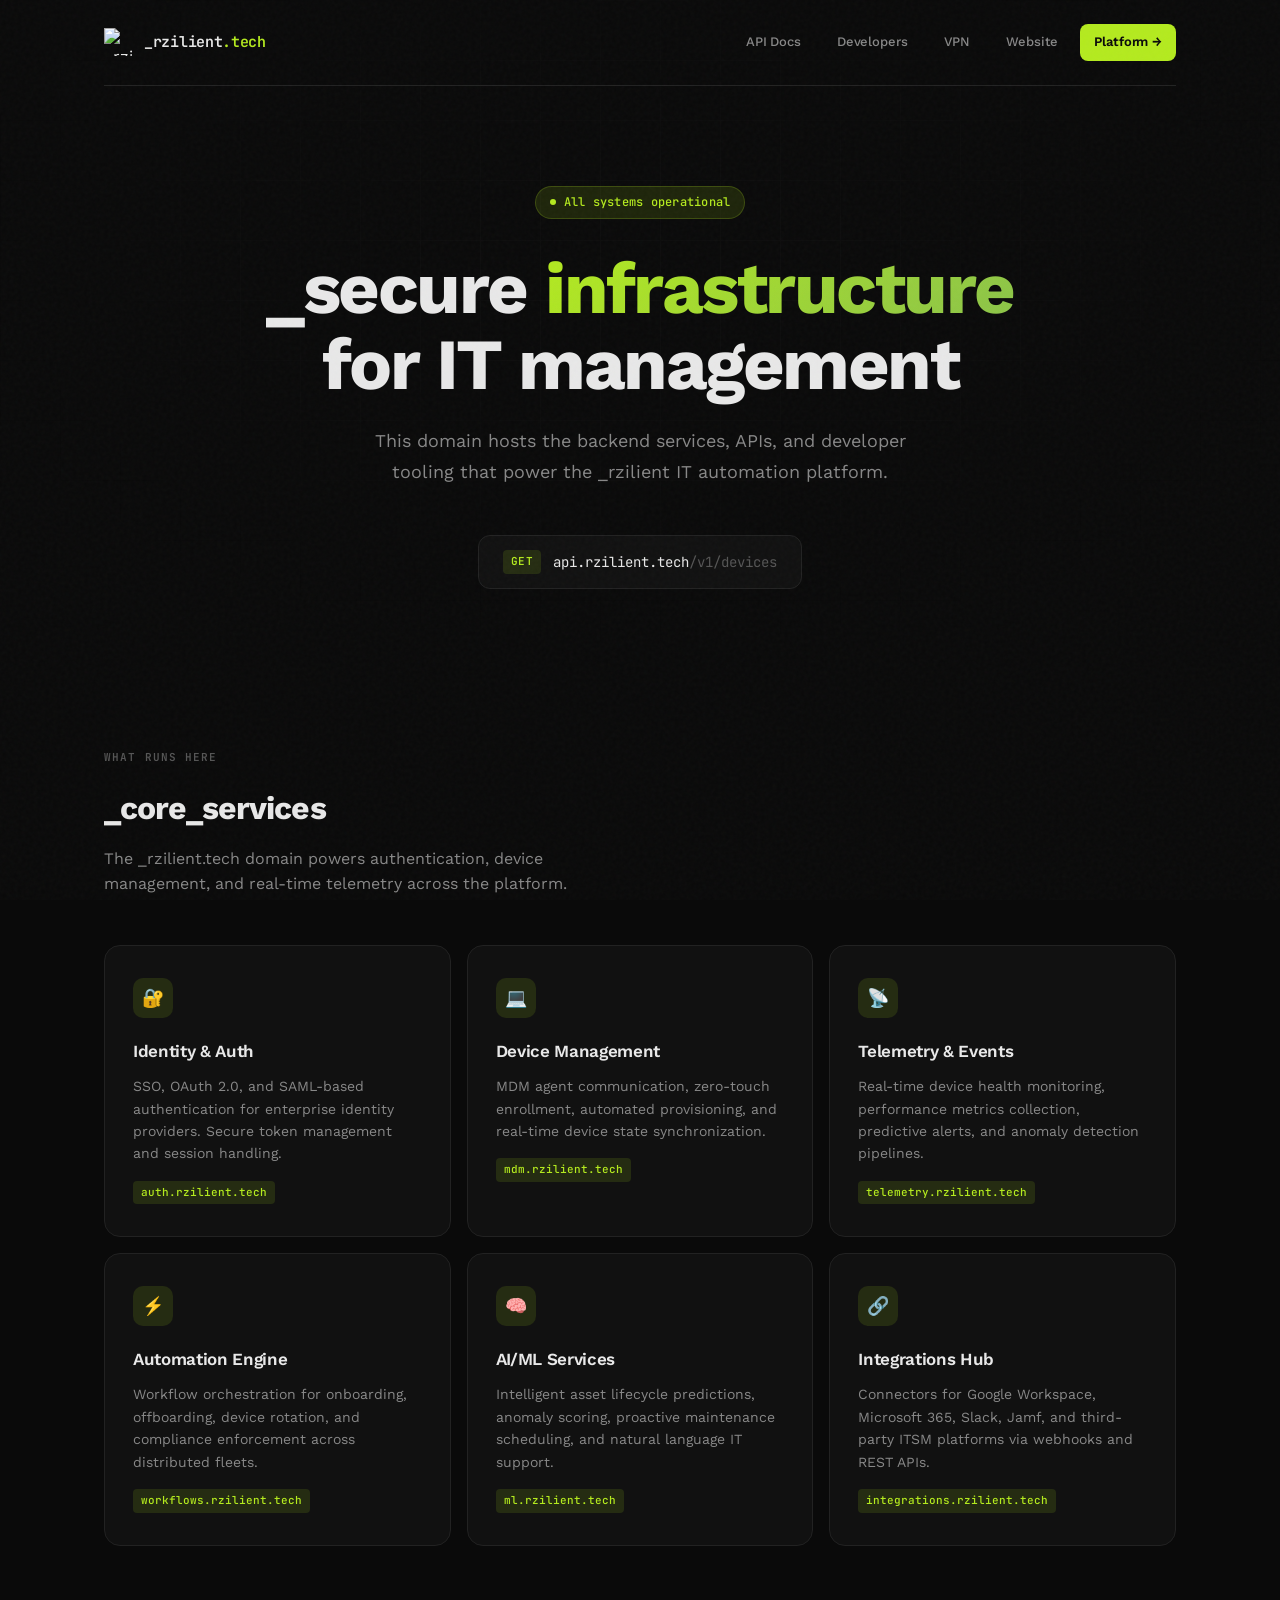
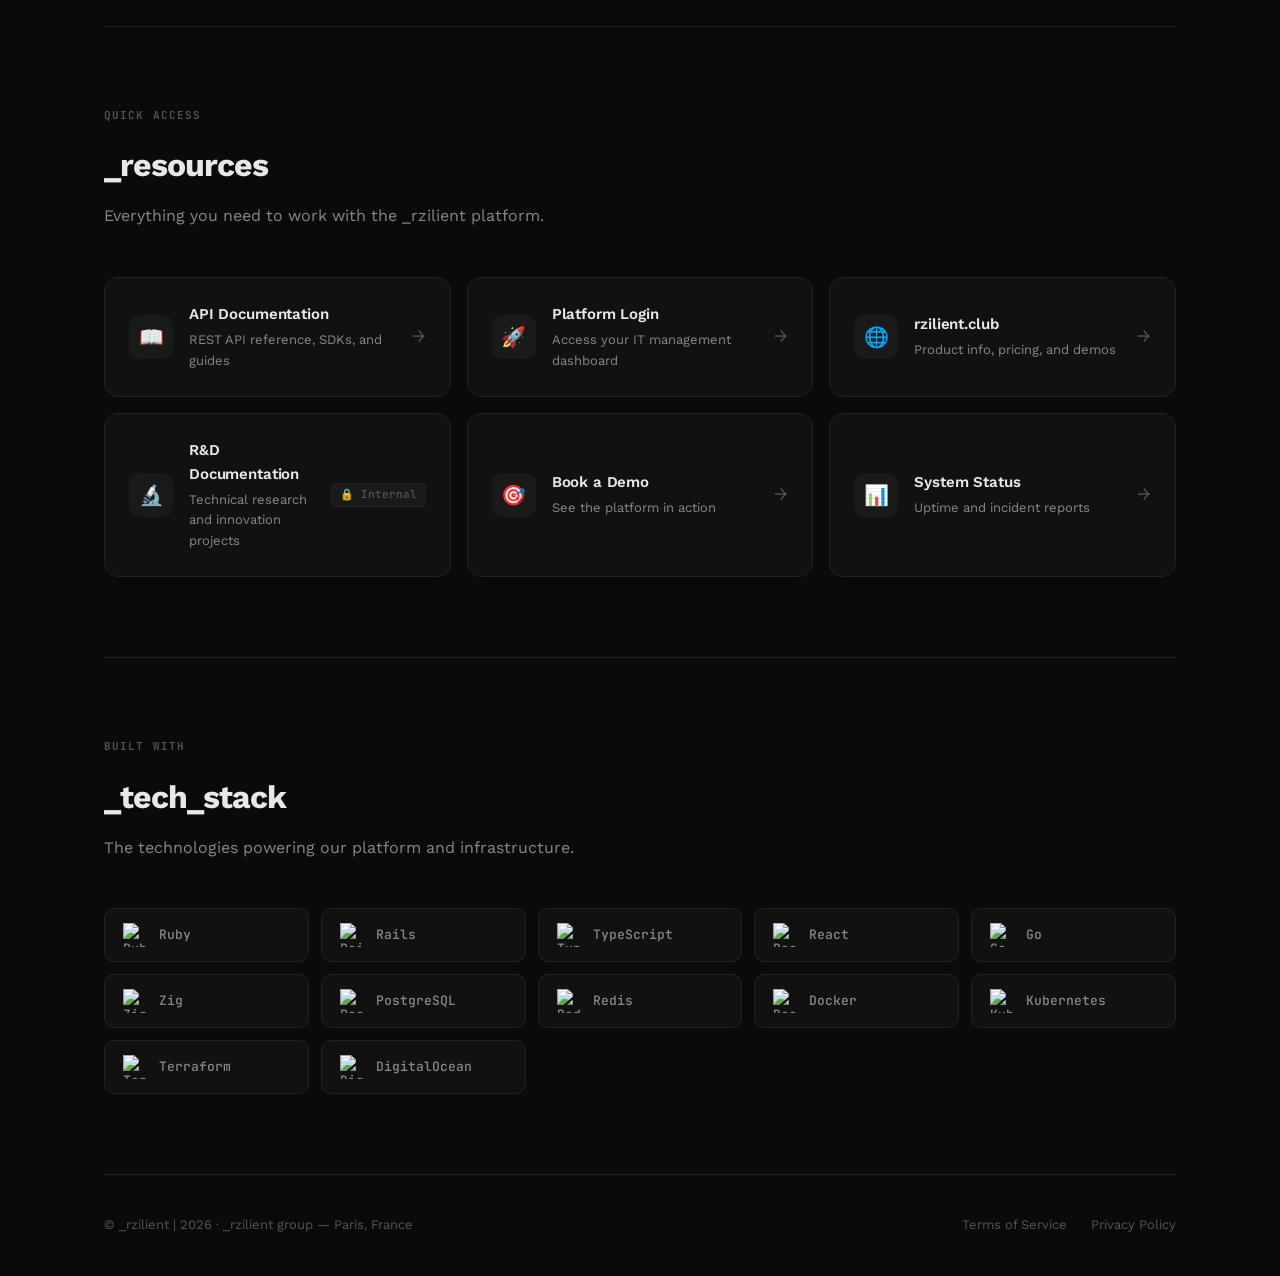
==== index.html @ 9c7834a4 "Initial commit" ====
<!DOCTYPE html>
<html lang="en">
<head>
  <meta charset="utf-8">
  <title>_rzilient.tech — Infrastructure & API Services</title>
  <meta name="viewport" content="width=device-width, initial-scale=1.0">
  <meta name="description" content="rzilient.tech hosts secure backend services, APIs, and developer documentation for the _rzilient IT management platform.">
  <link rel="icon" type="image/x-icon" href="https://resources.rzilient.tech/assets/images/rzilient-sidebar-small-logo-lime.svg">
  <link rel="preconnect" href="https://fonts.googleapis.com">
  <link rel="preconnect" href="https://fonts.gstatic.com" crossorigin>
  <link href="https://fonts.googleapis.com/css2?family=JetBrains+Mono:wght@400;500;600&family=Work+Sans:wght@300;400;500;600;700&display=swap" rel="stylesheet">
  <link rel="stylesheet" href="css/main.css">
  <!-- Google Identity Services for SSO gate -->
  <script src="https://accounts.google.com/gsi/client" async defer></script>
</head>
<body>

<div class="grid-bg"></div>

<!-- Auth Modal -->
<div class="auth-overlay" id="authOverlay">
  <div class="auth-modal">
    <button class="auth-modal-close" onclick="closeAuthModal()">&times;</button>
    <div class="auth-icon">🔬</div>
    <h3>R&D Documentation</h3>
    <p>
      This section is restricted to _rzilient team members.<br>
      Sign in with your <span class="domain-badge">@rzilient.club</span> account to continue.
    </p>
    <button class="google-signin-btn" id="googleBtn" onclick="initiateGoogleSignIn()">
      <svg viewBox="0 0 24 24"><path d="M22.56 12.25c0-.78-.07-1.53-.2-2.25H12v4.26h5.92a5.06 5.06 0 0 1-2.2 3.32v2.77h3.57c2.08-1.92 3.28-4.74 3.28-8.1z" fill="#4285F4"/><path d="M12 23c2.97 0 5.46-.98 7.28-2.66l-3.57-2.77c-.98.66-2.23 1.06-3.71 1.06-2.86 0-5.29-1.93-6.16-4.53H2.18v2.84C3.99 20.53 7.7 23 12 23z" fill="#34A853"/><path d="M5.84 14.09c-.22-.66-.35-1.36-.35-2.09s.13-1.43.35-2.09V7.07H2.18A10.02 10.02 0 0 0 2 12c0 1.61.39 3.14 1.07 4.49l3.77-2.4z" fill="#FBBC05"/><path d="M12 5.38c1.62 0 3.06.56 4.21 1.64l3.15-3.15C17.45 2.09 14.97 1 12 1 7.7 1 3.99 3.47 2.18 7.07l3.66 2.84c.87-2.6 3.3-4.53 6.16-4.53z" fill="#EA4335"/></svg>
      Sign in with Google
    </button>
    <div class="auth-error" id="authError"></div>
    <div class="auth-user" id="authUser">
      <img id="authUserPic" src="" alt="">
      <span id="authUserName"></span>
    </div>
    <div id="fallbackForm" style="display:none; margin-top: 24px;">
      <p style="font-size: 12px; color: var(--text-muted); margin-bottom: 16px; font-family: var(--mono); text-align: center;">
        Google SSO not configured — password fallback
      </p>
      <label class="fb-label">Username</label>
      <input type="text" id="fbUser" class="fb-input" autocomplete="username" placeholder="your.name">
      <label class="fb-label">Password</label>
      <input type="password" id="fbPass" class="fb-input" autocomplete="current-password" placeholder="••••••••">
      <button class="fb-submit" onclick="checkFallbackAuth()">Sign In</button>
    </div>
  </div>
</div>

<div class="page">

  <!-- Nav -->
  <nav>
    <a class="nav-logo" href="/">
      <img src="https://resources.rzilient.tech/assets/images/rzilient-sidebar-small-logo-lime.svg" alt="_rzilient">
      <span>_rzilient<span class="tech">.tech</span></span>
    </a>
    <div class="nav-links">
      <a class="nav-link" href="/docs/">API Docs</a>
      <a class="nav-link" href="https://developers.rzilient.tech" target="_blank">Developers</a>
      <a class="nav-link" href="https://vpn.rzilient.tech">VPN</a>
      <a class="nav-link" href="https://rzilient.club/en" target="_blank">Website</a>
      <a class="nav-link primary" href="https://join.rzilient.club" target="_blank">Platform →</a>
    </div>
  </nav>

  <!-- Hero -->
  <section class="hero">
    <a class="hero-badge" href="status.html" rel="noopener noreferrer">
      <span class="dot"></span>
      All systems operational
    </a>
    <h1>_secure <span class="accent">infrastructure</span><br>for IT management</h1>
    <p class="hero-sub">
      This domain hosts the backend services, APIs, and developer tooling that power the _rzilient IT automation platform.
    </p>
    <div class="endpoint-bar">
      <span class="method">GET</span>
      <span><span class="url">api.rzilient.tech</span><span class="path">/v1/devices</span></span>
    </div>
  </section>

  <!-- Services -->
  <section class="services reveal">
    <p class="section-label">What runs here</p>
    <h2 class="section-title">_core_services</h2>
    <p class="section-desc">The _rzilient.tech domain powers authentication, device management, and real-time telemetry across the platform.</p>
    <div class="cards">
      <div class="card">
        <div class="card-icon">🔐</div>
        <h3>Identity & Auth</h3>
        <p>SSO, OAuth 2.0, and SAML-based authentication for enterprise identity providers. Secure token management and session handling.</p>
        <span class="tag">auth.rzilient.tech</span>
      </div>
      <div class="card">
        <div class="card-icon">💻</div>
        <h3>Device Management</h3>
        <p>MDM agent communication, zero-touch enrollment, automated provisioning, and real-time device state synchronization.</p>
        <span class="tag">mdm.rzilient.tech</span>
      </div>
      <div class="card">
        <div class="card-icon">📡</div>
        <h3>Telemetry & Events</h3>
        <p>Real-time device health monitoring, performance metrics collection, predictive alerts, and anomaly detection pipelines.</p>
        <span class="tag">telemetry.rzilient.tech</span>
      </div>
      <div class="card">
        <div class="card-icon">⚡</div>
        <h3>Automation Engine</h3>
        <p>Workflow orchestration for onboarding, offboarding, device rotation, and compliance enforcement across distributed fleets.</p>
        <span class="tag">workflows.rzilient.tech</span>
      </div>
      <div class="card">
        <div class="card-icon">🧠</div>
        <h3>AI/ML Services</h3>
        <p>Intelligent asset lifecycle predictions, anomaly scoring, proactive maintenance scheduling, and natural language IT support.</p>
        <span class="tag">ml.rzilient.tech</span>
      </div>
      <div class="card">
        <div class="card-icon">🔗</div>
        <h3>Integrations Hub</h3>
        <p>Connectors for Google Workspace, Microsoft 365, Slack, Jamf, and third-party ITSM platforms via webhooks and REST APIs.</p>
        <span class="tag">integrations.rzilient.tech</span>
      </div>
    </div>
  </section>

  <!-- Quick Links -->
  <section class="quick-links reveal">
    <p class="section-label">Quick access</p>
    <h2 class="section-title">_resources</h2>
    <p class="section-desc">Everything you need to work with the _rzilient platform.</p>
    <div class="links-grid">
      <a class="link-card" href="https://developers.rzilient.tech" target="_blank" rel="noopener noreferrer">
        <div class="link-icon">📖</div>
        <div class="link-text">
          <h4>API Documentation</h4>
          <p>REST API reference, SDKs, and guides</p>
        </div>
        <span class="link-arrow">→</span>
      </a>
      <a class="link-card" href="https://join.rzilient.club" target="_blank" rel="noopener noreferrer">
        <div class="link-icon">🚀</div>
        <div class="link-text">
          <h4>Platform Login</h4>
          <p>Access your IT management dashboard</p>
        </div>
        <span class="link-arrow">→</span>
      </a>
      <a class="link-card" href="https://rzilient.club/en" target="_blank" rel="noopener noreferrer">
        <div class="link-icon">🌐</div>
        <div class="link-text">
          <h4>rzilient.club</h4>
          <p>Product info, pricing, and demos</p>
        </div>
        <span class="link-arrow">→</span>
      </a>
      <!-- R&D — auth gated -->
      <div class="link-card locked" id="rndCard" onclick="handleRndClick(event)">
        <div class="link-icon">🔬</div>
        <div class="link-text">
          <h4>R&D Documentation</h4>
          <p>Technical research and innovation projects</p>
        </div>
        <span class="lock-icon" id="rndLockLabel">🔒 Internal</span>
      </div>
      <a class="link-card" href="https://www.rzilient.club/en/demo" target="_blank" rel="noopener noreferrer">
        <div class="link-icon">🎯</div>
        <div class="link-text">
          <h4>Book a Demo</h4>
          <p>See the platform in action</p>
        </div>
        <span class="link-arrow">→</span>
      </a>
      <a class="link-card" href="status.html" rel="noopener noreferrer">
        <div class="link-icon">📊</div>
        <div class="link-text">
          <h4>System Status</h4>
          <p>Uptime and incident reports</p>
        </div>
        <span class="link-arrow">→</span>
      </a>
    </div>
  </section>

  <!-- Tech Stack with logos -->
  <section class="stack reveal">
    <p class="section-label">Built with</p>
    <h2 class="section-title">_tech_stack</h2>
    <p class="section-desc">The technologies powering our platform and infrastructure.</p>
    <div class="stack-grid">
      <a class="stack-item" href="https://www.ruby-lang.org" target="_blank" rel="noopener noreferrer">
        <img src="https://cdn.jsdelivr.net/gh/devicons/devicon@latest/icons/ruby/ruby-original.svg" alt="Ruby"> Ruby
      </a>
      <a class="stack-item" href="https://rubyonrails.org" target="_blank" rel="noopener noreferrer">
        <img src="https://cdn.jsdelivr.net/gh/devicons/devicon@latest/icons/rails/rails-plain.svg" alt="Rails"> Rails
      </a>
      <a class="stack-item" href="https://www.typescriptlang.org" target="_blank" rel="noopener noreferrer">
        <img src="https://cdn.jsdelivr.net/gh/devicons/devicon@latest/icons/typescript/typescript-original.svg" alt="TypeScript"> TypeScript
      </a>
      <a class="stack-item" href="https://react.dev" target="_blank" rel="noopener noreferrer">
        <img src="https://cdn.jsdelivr.net/gh/devicons/devicon@latest/icons/react/react-original.svg" alt="React"> React
      </a>
      <a class="stack-item" href="https://go.dev" target="_blank" rel="noopener noreferrer">
        <img src="https://cdn.jsdelivr.net/gh/devicons/devicon@latest/icons/go/go-original-wordmark.svg" alt="Go"> Go
      </a>
      <a class="stack-item" href="https://ziglang.org" target="_blank" rel="noopener noreferrer">
        <img src="https://cdn.jsdelivr.net/gh/devicons/devicon@latest/icons/zig/zig-original.svg" alt="Zig"> Zig
      </a>
      <a class="stack-item" href="https://www.postgresql.org" target="_blank" rel="noopener noreferrer">
        <img src="https://cdn.jsdelivr.net/gh/devicons/devicon@latest/icons/postgresql/postgresql-original.svg" alt="PostgreSQL"> PostgreSQL
      </a>
      <a class="stack-item" href="https://redis.io" target="_blank" rel="noopener noreferrer">
        <img src="https://cdn.jsdelivr.net/gh/devicons/devicon@latest/icons/redis/redis-original.svg" alt="Redis"> Redis
      </a>
      <a class="stack-item" href="https://www.docker.com" target="_blank" rel="noopener noreferrer">
        <img src="https://cdn.jsdelivr.net/gh/devicons/devicon@latest/icons/docker/docker-original.svg" alt="Docker"> Docker
      </a>
      <a class="stack-item" href="https://kubernetes.io" target="_blank" rel="noopener noreferrer">
        <img src="https://cdn.jsdelivr.net/gh/devicons/devicon@latest/icons/kubernetes/kubernetes-original.svg" alt="Kubernetes"> Kubernetes
      </a>
      <a class="stack-item" href="https://www.terraform.io" target="_blank" rel="noopener noreferrer">
        <img src="https://cdn.jsdelivr.net/gh/devicons/devicon@latest/icons/terraform/terraform-original.svg" alt="Terraform"> Terraform
      </a>
      <a class="stack-item" href="https://www.digitalocean.com" target="_blank" rel="noopener noreferrer">
        <img src="https://cdn.jsdelivr.net/gh/devicons/devicon@latest/icons/digitalocean/digitalocean-original.svg" alt="DigitalOcean"> DigitalOcean
      </a>
    </div>
  </section>

  <!-- Footer -->
  <footer>
    <div class="footer-left">
      &copy; _rzilient | <span id="year"></span> &middot; _rzilient group — Paris, France
    </div>
    <div class="footer-links">
      <a href="/terms-of-service-en.html">Terms of Service</a>
      <a href="/privacy-policy-en.html">Privacy Policy</a>
    </div>
  </footer>

</div>

<script>
  document.getElementById('year').textContent = new Date().getFullYear();

  // Scroll reveal
  const observer = new IntersectionObserver((entries) => {
    entries.forEach(entry => {
      if (entry.isIntersecting) entry.target.classList.add('visible');
    });
  }, { threshold: 0.1 });
  document.querySelectorAll('.reveal').forEach(el => observer.observe(el));

  // ============================================================
  // R&D Auth Gate — Google SSO restricted to @rzilient.club
  // ============================================================
  //
  // SETUP (Google Cloud Console):
  //   1. Go to console.cloud.google.com → APIs & Services → Credentials
  //   2. Create an OAuth 2.0 Client ID (type: Web application)
  //   3. Add https://rzilient.tech to Authorized JavaScript origins
  //   4. Replace the placeholder below with the real Client ID
  //   5. Remove or change the fallback credentials
  //
  const GOOGLE_CLIENT_ID = '545154399333-b57hjrurd1mmrvuv0r91cavuh7imq67a.apps.googleusercontent.com';
  const ALLOWED_DOMAIN   = 'rzilient.club';
  const RND_URL          = '/tech-documentation.html';
  const AUTH_KEY          = 'rzilient_rnd_auth';

  // ---- Fallback credentials (used until Google SSO is configured) ----
  const FALLBACK_USER = 'rzilient';
  const FALLBACK_PASS = 'rnd2025!';

  function isAuthenticated() {
    try {
      const d = JSON.parse(sessionStorage.getItem(AUTH_KEY));
      if (d && d.domain === ALLOWED_DOMAIN && d.ts && (Date.now() - d.ts < 8 * 3600000)) return d;
    } catch (e) {}
    return null;
  }

  function updateRndCard() {
    const card  = document.getElementById('rndCard');
    const label = document.getElementById('rndLockLabel');
    if (isAuthenticated()) {
      card.classList.add('authenticated');
      label.textContent = '✓ Authenticated';
    }
  }

  function handleRndClick(e) {
    e.preventDefault();
    if (isAuthenticated()) {
      window.location.href = RND_URL;
    } else {
      openAuthModal();
    }
  }

  function openAuthModal() {
    document.getElementById('authOverlay').classList.add('active');
    document.getElementById('authError').classList.remove('visible');
    document.getElementById('authUser').classList.remove('visible');
  }

  function closeAuthModal() {
    document.getElementById('authOverlay').classList.remove('active');
  }

  document.getElementById('authOverlay').addEventListener('click', function(e) {
    if (e.target === this) closeAuthModal();
  });
  document.addEventListener('keydown', function(e) {
    if (e.key === 'Escape') closeAuthModal();
  });

  function initiateGoogleSignIn() {
    if (GOOGLE_CLIENT_ID.startsWith('YOUR_')) {
      // Show fallback password form
      document.getElementById('googleBtn').style.display = 'none';
      document.getElementById('fallbackForm').style.display = 'block';
      document.getElementById('fbUser').focus();
      return;
    }

    google.accounts.id.initialize({
      client_id: GOOGLE_CLIENT_ID,
      callback: handleGoogleResponse,
      hd: ALLOWED_DOMAIN
    });

    google.accounts.id.prompt((notification) => {
      if (notification.isNotDisplayed() || notification.isSkippedMoment()) {
        google.accounts.id.renderButton(
          document.querySelector('.google-signin-btn'),
          { theme: 'outline', size: 'large', width: 300 }
        );
      }
    });
  }

  function handleGoogleResponse(response) {
    try {
      const payload = JSON.parse(atob(response.credential.split('.')[1]));
      const email   = payload.email || '';
      const domain  = email.split('@')[1];

      if (domain !== ALLOWED_DOMAIN) {
        showAuthError('Access restricted to @' + ALLOWED_DOMAIN + '. Signed in as ' + email);
        return;
      }

      sessionStorage.setItem(AUTH_KEY, JSON.stringify({
        email: email, name: payload.name, picture: payload.picture,
        domain: domain, ts: Date.now()
      }));

      document.getElementById('authUserPic').src = payload.picture || '';
      document.getElementById('authUserName').textContent = payload.name + ' (' + email + ')';
      document.getElementById('authUser').classList.add('visible');
      document.getElementById('authError').classList.remove('visible');
      updateRndCard();

      setTimeout(() => { closeAuthModal(); window.location.href = RND_URL; }, 1200);
    } catch (e) {
      showAuthError('Authentication failed. Please try again.');
    }
  }

  function showAuthError(msg) {
    const el = document.getElementById('authError');
    el.textContent = msg;
    el.classList.add('visible');
  }

  function checkFallbackAuth() {
    const user = document.getElementById('fbUser').value.trim();
    const pass = document.getElementById('fbPass').value;
    if (user === FALLBACK_USER && pass === FALLBACK_PASS) {
      sessionStorage.setItem(AUTH_KEY, JSON.stringify({
        email: user + '@rzilient.club', name: user,
        domain: ALLOWED_DOMAIN, ts: Date.now()
      }));
      updateRndCard();
      closeAuthModal();
      window.location.href = RND_URL;
    } else {
      showAuthError('Invalid credentials.');
    }
  }

  // Enter key for fallback form
  document.getElementById('fallbackForm').addEventListener('keydown', function(e) {
    if (e.key === 'Enter') checkFallbackAuth();
  });

  // Init
  updateRndCard();
</script>

</body>
</html>
---- css/main.css ----
/* ==========================================================================
   _rzilient.tech — Main Stylesheet
   Place this file at: css/main.css
   ========================================================================== */
/* ============================================================
   _rzilient · main.css
   Shared layout primitives: site nav, footer, typography base
   All pages on rzilient.tech should link this file.
   Page-specific styles live in their own stylesheets.
   ============================================================ */

/* ---------- Tokens ---------- */
:root {
  --lime:    #B4EA1F;
  --black:   #000000;
  --white:   #ffffff;
  --text:    #0f172a;
  --muted:   #64748b;
  --border:  #e5e7eb;
  --link:    #2563eb;
  --link-hover: #1d4ed8;
  --bg:      #ffffff;

  --nav-h:   68px;
  --maxw:    1100px;
  --radius:  10px;

  --font-sans: 'Work Sans', ui-sans-serif, system-ui, -apple-system,
  BlinkMacSystemFont, "Segoe UI", Roboto, "Helvetica Neue",
  Arial, sans-serif;
}

/* ---------- Reset ---------- */
*, *::before, *::after { box-sizing: border-box; }
html, body { margin: 0; padding: 0; min-height: 100%; }

body {
  background: var(--bg);
  color: var(--text);
  font-family: var(--font-sans);
  line-height: 1.6;
  -webkit-font-smoothing: antialiased;
}

/* ---------- Site Nav ---------- */
.site-nav {
  position: sticky;
  top: 0;
  z-index: 100;
  height: var(--nav-h);
  background: var(--black);
  display: flex;
  align-items: center;
  padding: 0 40px;
}

.site-nav__inner {
  width: 100%;
  max-width: var(--maxw);
  margin: 0 auto;
  display: flex;
  align-items: center;
  justify-content: space-between;
  gap: 24px;
}

.site-nav__logo {
  display: flex;
  align-items: center;
  flex-shrink: 0;
  text-decoration: none;
}

.site-nav__logo img {
  width: 140px;
  height: auto;
  display: block;
}

.site-nav__back {
  display: inline-flex;
  align-items: center;
  gap: 7px;
  font-size: 14px;
  font-weight: 500;
  color: var(--muted);
  text-decoration: none;
  padding: 6px 14px;
  border: 1px solid #333;
  border-radius: var(--radius);
  transition: color 0.18s, border-color 0.18s, background 0.18s;
  white-space: nowrap;
}

.site-nav__back:hover {
  color: var(--lime);
  border-color: var(--lime);
  background: rgba(180, 234, 31, 0.06);
}

.site-nav__back svg {
  flex-shrink: 0;
}

.site-nav__cta {
  font-size: 14px;
  font-weight: 500;
  color: var(--lime);
  text-decoration: none;
  margin-left: auto;
  white-space: nowrap;
  transition: opacity 0.18s;
}

.site-nav__cta:hover { opacity: 0.75; }

/* ---------- Site Footer ---------- */
.site-footer {
  background: var(--black);
  color: var(--muted);
  font-size: 13px;
  padding: 24px 40px;
  margin-top: 80px;
  display: flex;
  align-items: center;
  justify-content: center;
  gap: 6px;
  flex-wrap: wrap;
  text-align: center;
}

.site-footer a {
  color: var(--muted);
  text-decoration: none;
  transition: color 0.18s;
}

.site-footer a:hover { color: var(--lime); }

.site-footer__sep {
  color: #333;
  user-select: none;
}

/* ---------- Utility ---------- */
.visually-hidden {
  position: absolute;
  width: 1px;
  height: 1px;
  overflow: hidden;
  clip: rect(0 0 0 0);
  white-space: nowrap;
}

/* ---------- Responsive ---------- */
@media (max-width: 600px) {
  .site-nav { padding: 0 20px; }
  .site-nav__cta { display: none; }
  .site-footer { padding: 20px 20px; }
}
/* ---- Design tokens ---- */
:root {
  --lime: #B4EA1F;
  --lime-dim: rgba(180, 234, 31, 0.12);
  --lime-glow: rgba(180, 234, 31, 0.25);
  --bg: #0a0a0a;
  --surface: #111111;
  --surface-2: #1a1a1a;
  --border: #222222;
  --border-hover: #333333;
  --text: #e8e8e8;
  --text-dim: #888888;
  --text-muted: #555555;
  --red: #ef4444;
  --mono: 'JetBrains Mono', ui-monospace, 'Cascadia Code', monospace;
  --sans: 'Work Sans', -apple-system, BlinkMacSystemFont, sans-serif;
}

/* ---- Reset ---- */
* {
  margin: 0;
  padding: 0;
  box-sizing: border-box;
}

html {
  scroll-behavior: smooth;
}

body {
  background: var(--bg);
  color: var(--text);
  font-family: var(--sans);
  line-height: 1.6;
  min-height: 100vh;
  overflow-x: hidden;
}

/* ---- Noise overlay ---- */
body::before {
  content: '';
  position: fixed;
  inset: 0;
  opacity: 0.03;
  background-image: url("data:image/svg+xml,%3Csvg viewBox='0 0 256 256' xmlns='http://www.w3.org/2000/svg'%3E%3Cfilter id='n'%3E%3CfeTurbulence type='fractalNoise' baseFrequency='0.9' numOctaves='4' stitchTiles='stitch'/%3E%3C/filter%3E%3Crect width='100%25' height='100%25' filter='url(%23n)'/%3E%3C/svg%3E");
  pointer-events: none;
  z-index: 9999;
}

/* ---- Grid background ---- */
.grid-bg {
  position: fixed;
  inset: 0;
  background-image:
    linear-gradient(var(--border) 1px, transparent 1px),
    linear-gradient(90deg, var(--border) 1px, transparent 1px);
  background-size: 60px 60px;
  opacity: 0.15;
  pointer-events: none;
  z-index: 0;
  mask-image: radial-gradient(ellipse 80% 60% at 50% 30%, black 20%, transparent 70%);
}

/* ---- Layout ---- */
.page {
  position: relative;
  z-index: 1;
  max-width: 1120px;
  margin: 0 auto;
  padding: 0 24px;
}


/* ==========================================================================
   Navigation
   ========================================================================== */

nav {
  display: flex;
  align-items: center;
  justify-content: space-between;
  padding: 24px 0;
  border-bottom: 1px solid var(--border);
}

.nav-logo {
  display: flex;
  align-items: center;
  gap: 12px;
  text-decoration: none;
  color: var(--text);
}

.nav-logo img {
  width: 28px;
  height: 28px;
}

.nav-logo span {
  font-family: var(--mono);
  font-size: 15px;
  font-weight: 600;
  letter-spacing: -0.02em;
}

.nav-logo .tech {
  color: var(--lime);
}

.nav-links {
  display: flex;
  align-items: center;
  gap: 8px;
}

.nav-link {
  font-size: 13px;
  font-weight: 500;
  color: var(--text-dim);
  text-decoration: none;
  padding: 8px 14px;
  border-radius: 8px;
  transition: all 0.2s ease;
  letter-spacing: -0.01em;
  cursor: pointer;
}

.nav-link:hover {
  color: var(--text);
  background: var(--surface-2);
}

.nav-link.primary {
  background: var(--lime);
  color: #0a0a0a;
  font-weight: 600;
}

.nav-link.primary:hover {
  background: #c5f52a;
  box-shadow: 0 0 20px var(--lime-glow);
}


/* ==========================================================================
   Hero
   ========================================================================== */

.hero {
  padding: 100px 0 80px;
  text-align: center;
}

.hero-badge {
  display: inline-flex;
  align-items: center;
  gap: 8px;
  font-family: var(--mono);
  font-size: 12px;
  font-weight: 500;
  color: var(--lime);
  background: var(--lime-dim);
  border: 1px solid rgba(180, 234, 31, 0.2);
  padding: 6px 14px;
  border-radius: 100px;
  margin-bottom: 32px;
  letter-spacing: 0.02em;
  animation: fadeInDown 0.6s ease-out;
  text-decoration: none;
  transition: all 0.2s ease;
}

.hero-badge:hover {
  background: rgba(180, 234, 31, 0.18);
  border-color: rgba(180, 234, 31, 0.4);
  box-shadow: 0 0 16px var(--lime-glow);
}

.hero-badge .dot {
  width: 6px;
  height: 6px;
  background: var(--lime);
  border-radius: 50%;
  animation: pulse 2s ease-in-out infinite;
}

.hero h1 {
  font-size: clamp(42px, 6vw, 72px);
  font-weight: 700;
  line-height: 1.05;
  letter-spacing: -0.035em;
  margin-bottom: 24px;
  animation: fadeInUp 0.6s ease-out 0.1s both;
}

.hero h1 .accent {
  background: linear-gradient(135deg, var(--lime) 0%, #8BC34A 100%);
  -webkit-background-clip: text;
  -webkit-text-fill-color: transparent;
  background-clip: text;
}

.hero-sub {
  font-size: 18px;
  color: var(--text-dim);
  max-width: 560px;
  margin: 0 auto 48px;
  line-height: 1.7;
  font-weight: 400;
  animation: fadeInUp 0.6s ease-out 0.2s both;
}

/* ---- Endpoint bar ---- */
.endpoint-bar {
  display: inline-flex;
  align-items: center;
  gap: 12px;
  background: var(--surface);
  border: 1px solid var(--border);
  border-radius: 12px;
  padding: 14px 24px;
  font-family: var(--mono);
  font-size: 14px;
  color: var(--text-dim);
  animation: fadeInUp 0.6s ease-out 0.3s both;
  cursor: default;
  transition: border-color 0.2s;
}

.endpoint-bar:hover {
  border-color: var(--border-hover);
}

.endpoint-bar .method {
  color: var(--lime);
  font-weight: 600;
  font-size: 11px;
  background: var(--lime-dim);
  padding: 3px 8px;
  border-radius: 4px;
  letter-spacing: 0.05em;
}

.endpoint-bar .url {
  color: var(--text);
}

.endpoint-bar .path {
  color: var(--text-muted);
}


/* ==========================================================================
   Shared section styles
   ========================================================================== */

.section-label {
  font-family: var(--mono);
  font-size: 11px;
  font-weight: 600;
  letter-spacing: 0.1em;
  text-transform: uppercase;
  color: var(--text-muted);
  margin-bottom: 16px;
}

.section-title {
  font-size: 32px;
  font-weight: 700;
  letter-spacing: -0.03em;
  margin-bottom: 12px;
}

.section-desc {
  color: var(--text-dim);
  font-size: 16px;
  margin-bottom: 48px;
  max-width: 520px;
}


/* ==========================================================================
   Services / Card grid
   ========================================================================== */

.services {
  padding: 80px 0;
}

.cards {
  display: grid;
  grid-template-columns: repeat(3, 1fr);
  gap: 16px;
}

.card {
  background: var(--surface);
  border: 1px solid var(--border);
  border-radius: 16px;
  padding: 32px 28px;
  transition: all 0.25s ease;
  position: relative;
  overflow: hidden;
}

.card::before {
  content: '';
  position: absolute;
  top: 0;
  left: 0;
  right: 0;
  height: 2px;
  background: linear-gradient(90deg, transparent, var(--lime), transparent);
  opacity: 0;
  transition: opacity 0.3s ease;
}

.card:hover {
  border-color: var(--border-hover);
  transform: translateY(-2px);
}

.card:hover::before {
  opacity: 1;
}

.card-icon {
  width: 40px;
  height: 40px;
  background: var(--lime-dim);
  border-radius: 10px;
  display: flex;
  align-items: center;
  justify-content: center;
  margin-bottom: 20px;
  font-size: 18px;
}

.card h3 {
  font-size: 17px;
  font-weight: 600;
  margin-bottom: 10px;
  letter-spacing: -0.02em;
}

.card p {
  font-size: 14px;
  color: var(--text-dim);
  line-height: 1.6;
}

.card .tag {
  display: inline-block;
  font-family: var(--mono);
  font-size: 11px;
  color: var(--lime);
  background: var(--lime-dim);
  padding: 3px 8px;
  border-radius: 4px;
  margin-top: 16px;
  font-weight: 500;
}


/* ==========================================================================
   Quick links
   ========================================================================== */

.quick-links {
  padding: 80px 0;
  border-top: 1px solid var(--border);
}

.links-grid {
  display: grid;
  grid-template-columns: repeat(3, 1fr);
  gap: 16px;
}

.link-card {
  display: flex;
  align-items: center;
  gap: 16px;
  background: var(--surface);
  border: 1px solid var(--border);
  border-radius: 14px;
  padding: 24px;
  text-decoration: none;
  color: var(--text);
  transition: all 0.2s ease;
  cursor: pointer;
}

.link-card:hover {
  border-color: var(--lime);
  background: var(--lime-dim);
}

.link-card:hover .link-arrow {
  transform: translateX(4px);
  color: var(--lime);
}

.link-card:hover .link-icon {
  background: rgba(180, 234, 31, 0.15);
}

.link-icon {
  width: 44px;
  height: 44px;
  background: var(--surface-2);
  border-radius: 10px;
  display: flex;
  align-items: center;
  justify-content: center;
  font-size: 20px;
  flex-shrink: 0;
}

.link-text {
  flex: 1;
}

.link-text h4 {
  font-size: 15px;
  font-weight: 600;
  margin-bottom: 4px;
  letter-spacing: -0.01em;
}

.link-text p {
  font-size: 13px;
  color: var(--text-dim);
}

.link-arrow {
  font-size: 18px;
  color: var(--text-muted);
  transition: all 0.2s ease;
}


/* ==========================================================================
   R&D lock badge
   ========================================================================== */

.link-card.locked .lock-icon {
  font-size: 11px;
  background: var(--surface-2);
  border: 1px solid var(--border);
  padding: 2px 8px;
  border-radius: 4px;
  color: var(--text-muted);
  font-family: var(--mono);
  font-weight: 500;
  white-space: nowrap;
}

.link-card.locked.authenticated .lock-icon {
  background: var(--lime-dim);
  border-color: rgba(180, 234, 31, 0.3);
  color: var(--lime);
}


/* ==========================================================================
   Auth modal
   ========================================================================== */

.auth-overlay {
  display: none;
  position: fixed;
  inset: 0;
  background: rgba(0, 0, 0, 0.8);
  backdrop-filter: blur(8px);
  z-index: 10000;
  align-items: center;
  justify-content: center;
}

.auth-overlay.active {
  display: flex;
}

.auth-modal {
  background: var(--surface);
  border: 1px solid var(--border);
  border-radius: 20px;
  padding: 48px 40px;
  max-width: 420px;
  width: 90%;
  text-align: center;
  position: relative;
  animation: fadeInUp 0.3s ease;
}

.auth-modal-close {
  position: absolute;
  top: 16px;
  right: 20px;
  background: none;
  border: none;
  color: var(--text-muted);
  font-size: 22px;
  cursor: pointer;
  padding: 4px;
  transition: color 0.2s;
}

.auth-modal-close:hover {
  color: var(--text);
}

.auth-modal .auth-icon {
  width: 56px;
  height: 56px;
  background: var(--lime-dim);
  border-radius: 14px;
  display: flex;
  align-items: center;
  justify-content: center;
  font-size: 24px;
  margin: 0 auto 24px;
}

.auth-modal h3 {
  font-size: 22px;
  font-weight: 700;
  margin-bottom: 8px;
  letter-spacing: -0.02em;
}

.auth-modal > p {
  color: var(--text-dim);
  font-size: 14px;
  margin-bottom: 32px;
  line-height: 1.6;
}

.auth-modal .domain-badge {
  display: inline-block;
  font-family: var(--mono);
  font-size: 12px;
  background: var(--surface-2);
  border: 1px solid var(--border);
  padding: 4px 10px;
  border-radius: 6px;
  color: var(--lime);
  font-weight: 500;
}

/* ---- Google sign-in button ---- */
.google-signin-btn {
  display: inline-flex;
  align-items: center;
  gap: 12px;
  background: #ffffff;
  color: #1f1f1f;
  border: none;
  border-radius: 12px;
  padding: 14px 28px;
  font-family: var(--sans);
  font-size: 15px;
  font-weight: 600;
  cursor: pointer;
  transition: all 0.2s ease;
  margin-top: 8px;
}

.google-signin-btn:hover {
  box-shadow: 0 4px 16px rgba(255, 255, 255, 0.15);
  transform: translateY(-1px);
}

.google-signin-btn svg {
  width: 20px;
  height: 20px;
}

/* ---- Auth feedback ---- */
.auth-error {
  display: none;
  margin-top: 16px;
  padding: 10px 16px;
  background: rgba(239, 68, 68, 0.1);
  border: 1px solid rgba(239, 68, 68, 0.25);
  border-radius: 8px;
  color: var(--red);
  font-size: 13px;
  font-family: var(--mono);
}

.auth-error.visible {
  display: block;
}

.auth-user {
  display: none;
  align-items: center;
  gap: 12px;
  margin-top: 20px;
  padding: 12px 16px;
  background: var(--lime-dim);
  border: 1px solid rgba(180, 234, 31, 0.2);
  border-radius: 10px;
}

.auth-user.visible {
  display: flex;
  justify-content: center;
}

.auth-user img {
  width: 28px;
  height: 28px;
  border-radius: 50%;
}

.auth-user span {
  font-size: 13px;
  color: var(--lime);
  font-weight: 500;
}


/* ==========================================================================
   Fallback password form
   ========================================================================== */

.fb-label {
  font-size: 13px;
  color: var(--text-dim);
  display: block;
  margin-bottom: 6px;
  text-align: left;
}

.fb-input {
  width: 100%;
  padding: 10px 14px;
  background: var(--surface-2);
  border: 1px solid var(--border);
  border-radius: 8px;
  color: var(--text);
  font-family: var(--mono);
  font-size: 14px;
  margin-bottom: 12px;
  outline: none;
  transition: border-color 0.2s;
}

.fb-input:focus {
  border-color: var(--lime);
}

.fb-submit {
  width: 100%;
  padding: 12px;
  background: var(--lime);
  color: #0a0a0a;
  border: none;
  border-radius: 10px;
  font-family: var(--sans);
  font-size: 14px;
  font-weight: 600;
  cursor: pointer;
  transition: all 0.2s;
  margin-top: 4px;
}

.fb-submit:hover {
  background: #c5f52a;
}


/* ==========================================================================
   Tech stack
   ========================================================================== */

.stack {
  padding: 80px 0;
  border-top: 1px solid var(--border);
}

.stack-grid {
  display: grid;
  grid-template-columns: repeat(auto-fill, minmax(170px, 1fr));
  gap: 12px;
  margin-top: 24px;
}

.stack-item {
  display: flex;
  align-items: center;
  gap: 12px;
  font-family: var(--mono);
  font-size: 13px;
  font-weight: 500;
  color: var(--text-dim);
  background: var(--surface);
  border: 1px solid var(--border);
  padding: 14px 18px;
  border-radius: 10px;
  transition: all 0.2s ease;
  text-decoration: none;
  cursor: pointer;
}

.stack-item:hover {
  color: var(--text);
  border-color: var(--border-hover);
  background: var(--surface-2);
  transform: translateY(-1px);
}

.stack-item img {
  width: 24px;
  height: 24px;
  flex-shrink: 0;
  object-fit: contain;
}


/* ==========================================================================
   Footer
   ========================================================================== */

footer {
  padding: 40px 0;
  border-top: 1px solid var(--border);
  display: flex;
  align-items: center;
  justify-content: space-between;
  flex-wrap: wrap;
  gap: 16px;
}

.footer-left {
  font-size: 13px;
  color: var(--text-muted);
}

.footer-left a {
  color: var(--text-dim);
  text-decoration: none;
  transition: color 0.2s;
}

.footer-left a:hover {
  color: var(--lime);
}

.footer-links {
  display: flex;
  gap: 24px;
}

.footer-links a {
  font-size: 13px;
  color: var(--text-muted);
  text-decoration: none;
  transition: color 0.2s;
}

.footer-links a:hover {
  color: var(--text);
}


/* ==========================================================================
   Animations
   ========================================================================== */

@keyframes fadeIn {
  from { opacity: 0; }
  to   { opacity: 1; }
}

@keyframes fadeInUp {
  from { opacity: 0; transform: translateY(16px); }
  to   { opacity: 1; transform: translateY(0); }
}

@keyframes fadeInDown {
  from { opacity: 0; transform: translateY(-10px); }
  to   { opacity: 1; transform: translateY(0); }
}

@keyframes pulse {
  0%, 100% { opacity: 1; }
  50%      { opacity: 0.4; }
}

/* ---- Scroll reveal ---- */
.reveal {
  opacity: 0;
  transform: translateY(20px);
  transition: opacity 0.5s ease, transform 0.5s ease;
}

.reveal.visible {
  opacity: 1;
  transform: translateY(0);
}


/* ==========================================================================
   Responsive
   ========================================================================== */

@media (max-width: 768px) {
  .cards,
  .links-grid {
    grid-template-columns: 1fr;
  }

  .stack-grid {
    grid-template-columns: repeat(2, 1fr);
  }

  .hero {
    padding: 60px 0 50px;
  }

  nav {
    flex-direction: column;
    gap: 16px;
  }

  .nav-links {
    flex-wrap: wrap;
    justify-content: center;
  }

  .endpoint-bar {
    font-size: 12px;
    padding: 12px 16px;
  }

  footer {
    flex-direction: column;
    text-align: center;
  }
}

@media (max-width: 480px) {
  .hero h1 {
    font-size: 36px;
  }

  .hero-sub {
    font-size: 16px;
  }

  .stack-grid {
    grid-template-columns: 1fr;
  }
}
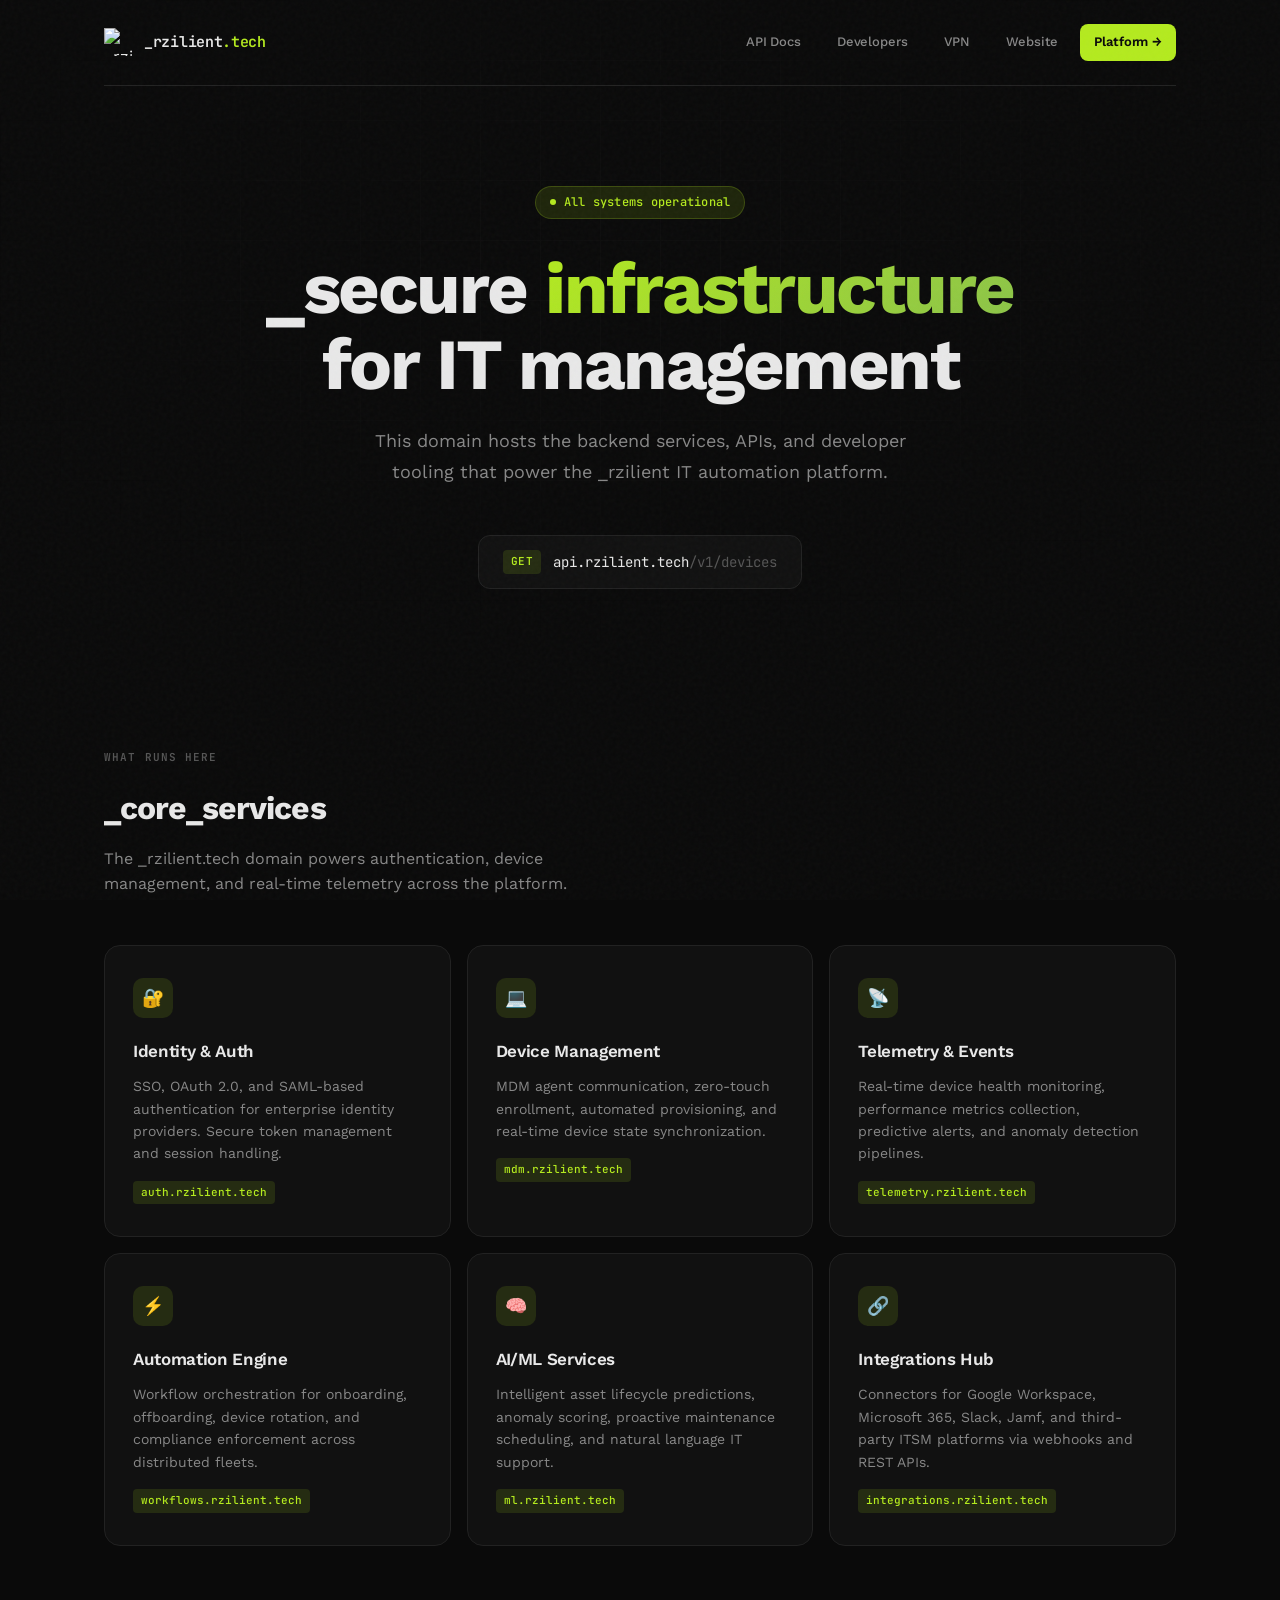
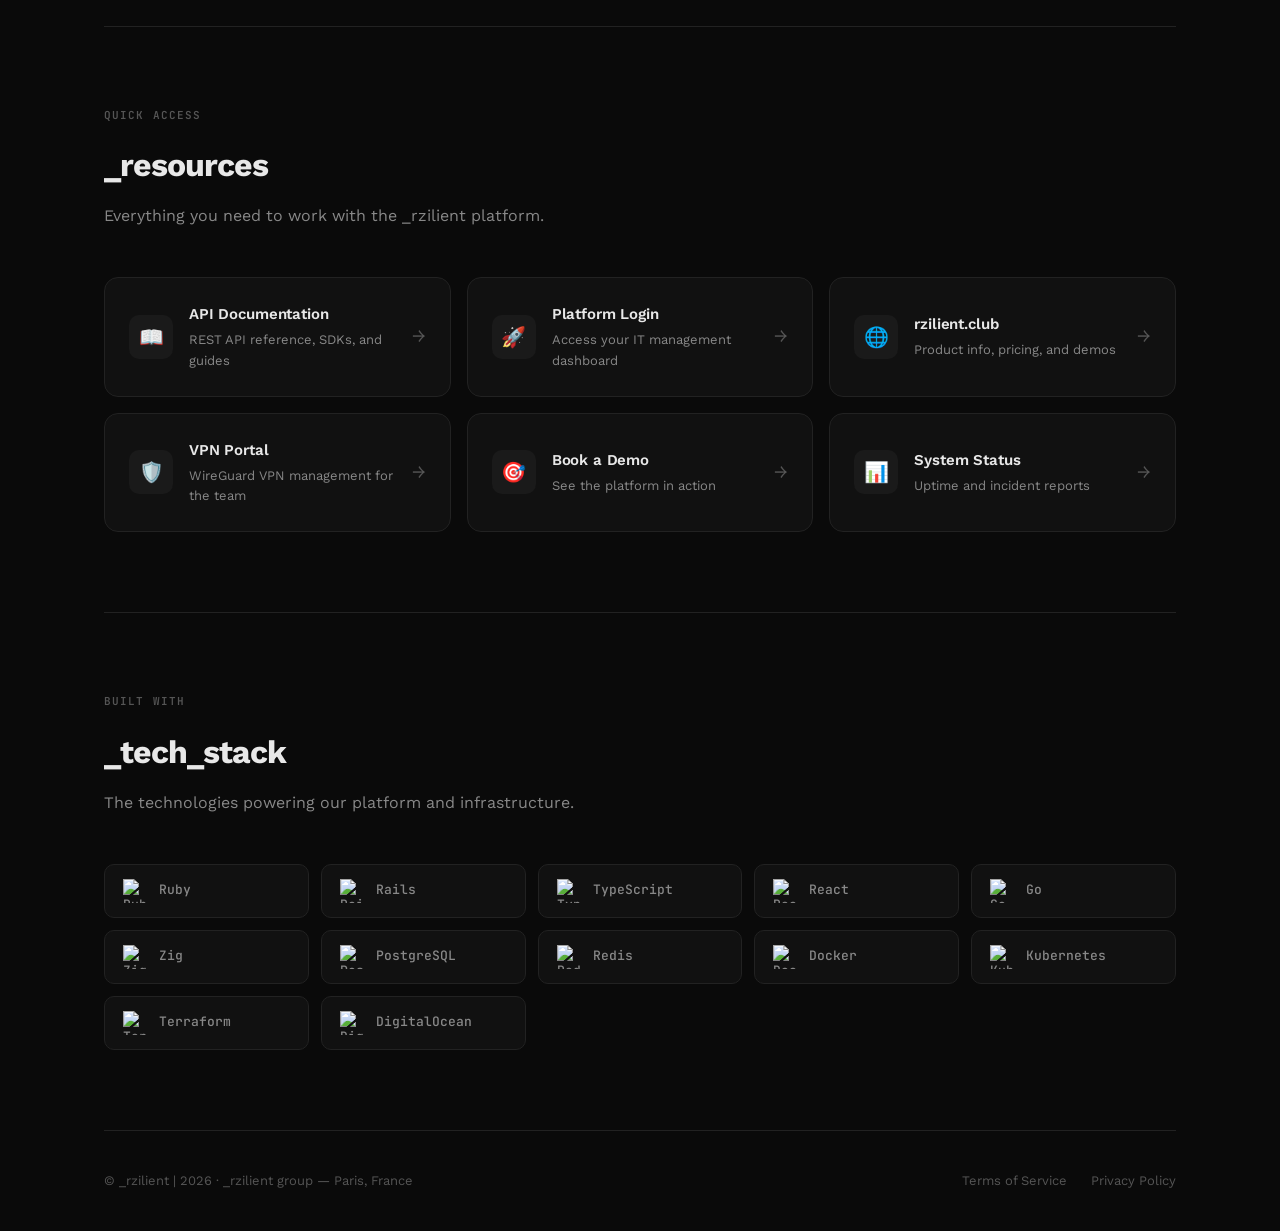
==== commit b288e305: "Update rzilient tech site" ====
--- a/index.html
+++ b/index.html
@@ -10,44 +10,10 @@
   <link rel="preconnect" href="https://fonts.gstatic.com" crossorigin>
   <link href="https://fonts.googleapis.com/css2?family=JetBrains+Mono:wght@400;500;600&family=Work+Sans:wght@300;400;500;600;700&display=swap" rel="stylesheet">
   <link rel="stylesheet" href="css/main.css">
-  <!-- Google Identity Services for SSO gate -->
-  <script src="https://accounts.google.com/gsi/client" async defer></script>
 </head>
 <body>
 
 <div class="grid-bg"></div>
-
-<!-- Auth Modal -->
-<div class="auth-overlay" id="authOverlay">
-  <div class="auth-modal">
-    <button class="auth-modal-close" onclick="closeAuthModal()">&times;</button>
-    <div class="auth-icon">🔬</div>
-    <h3>R&D Documentation</h3>
-    <p>
-      This section is restricted to _rzilient team members.<br>
-      Sign in with your <span class="domain-badge">@rzilient.club</span> account to continue.
-    </p>
-    <button class="google-signin-btn" id="googleBtn" onclick="initiateGoogleSignIn()">
-      <svg viewBox="0 0 24 24"><path d="M22.56 12.25c0-.78-.07-1.53-.2-2.25H12v4.26h5.92a5.06 5.06 0 0 1-2.2 3.32v2.77h3.57c2.08-1.92 3.28-4.74 3.28-8.1z" fill="#4285F4"/><path d="M12 23c2.97 0 5.46-.98 7.28-2.66l-3.57-2.77c-.98.66-2.23 1.06-3.71 1.06-2.86 0-5.29-1.93-6.16-4.53H2.18v2.84C3.99 20.53 7.7 23 12 23z" fill="#34A853"/><path d="M5.84 14.09c-.22-.66-.35-1.36-.35-2.09s.13-1.43.35-2.09V7.07H2.18A10.02 10.02 0 0 0 2 12c0 1.61.39 3.14 1.07 4.49l3.77-2.4z" fill="#FBBC05"/><path d="M12 5.38c1.62 0 3.06.56 4.21 1.64l3.15-3.15C17.45 2.09 14.97 1 12 1 7.7 1 3.99 3.47 2.18 7.07l3.66 2.84c.87-2.6 3.3-4.53 6.16-4.53z" fill="#EA4335"/></svg>
-      Sign in with Google
-    </button>
-    <div class="auth-error" id="authError"></div>
-    <div class="auth-user" id="authUser">
-      <img id="authUserPic" src="" alt="">
-      <span id="authUserName"></span>
-    </div>
-    <div id="fallbackForm" style="display:none; margin-top: 24px;">
-      <p style="font-size: 12px; color: var(--text-muted); margin-bottom: 16px; font-family: var(--mono); text-align: center;">
-        Google SSO not configured — password fallback
-      </p>
-      <label class="fb-label">Username</label>
-      <input type="text" id="fbUser" class="fb-input" autocomplete="username" placeholder="your.name">
-      <label class="fb-label">Password</label>
-      <input type="password" id="fbPass" class="fb-input" autocomplete="current-password" placeholder="••••••••">
-      <button class="fb-submit" onclick="checkFallbackAuth()">Sign In</button>
-    </div>
-  </div>
-</div>
 
 <div class="page">
 
@@ -157,15 +123,14 @@
         </div>
         <span class="link-arrow">→</span>
       </a>
-      <!-- R&D — auth gated -->
-      <div class="link-card locked" id="rndCard" onclick="handleRndClick(event)">
-        <div class="link-icon">🔬</div>
-        <div class="link-text">
-          <h4>R&D Documentation</h4>
-          <p>Technical research and innovation projects</p>
-        </div>
-        <span class="lock-icon" id="rndLockLabel">🔒 Internal</span>
-      </div>
+      <a class="link-card" href="https://vpn.rzilient.tech" rel="noopener noreferrer">
+        <div class="link-icon">🛡️</div>
+        <div class="link-text">
+          <h4>VPN Portal</h4>
+          <p>WireGuard VPN management for the team</p>
+        </div>
+        <span class="link-arrow">→</span>
+      </a>
       <a class="link-card" href="https://www.rzilient.club/en/demo" target="_blank" rel="noopener noreferrer">
         <div class="link-icon">🎯</div>
         <div class="link-text">
@@ -253,153 +218,7 @@
     });
   }, { threshold: 0.1 });
   document.querySelectorAll('.reveal').forEach(el => observer.observe(el));
-
-  // ============================================================
-  // R&D Auth Gate — Google SSO restricted to @rzilient.club
-  // ============================================================
-  //
-  // SETUP (Google Cloud Console):
-  //   1. Go to console.cloud.google.com → APIs & Services → Credentials
-  //   2. Create an OAuth 2.0 Client ID (type: Web application)
-  //   3. Add https://rzilient.tech to Authorized JavaScript origins
-  //   4. Replace the placeholder below with the real Client ID
-  //   5. Remove or change the fallback credentials
-  //
-  const GOOGLE_CLIENT_ID = '545154399333-b57hjrurd1mmrvuv0r91cavuh7imq67a.apps.googleusercontent.com';
-  const ALLOWED_DOMAIN   = 'rzilient.club';
-  const RND_URL          = '/tech-documentation.html';
-  const AUTH_KEY          = 'rzilient_rnd_auth';
-
-  // ---- Fallback credentials (used until Google SSO is configured) ----
-  const FALLBACK_USER = 'rzilient';
-  const FALLBACK_PASS = 'rnd2025!';
-
-  function isAuthenticated() {
-    try {
-      const d = JSON.parse(sessionStorage.getItem(AUTH_KEY));
-      if (d && d.domain === ALLOWED_DOMAIN && d.ts && (Date.now() - d.ts < 8 * 3600000)) return d;
-    } catch (e) {}
-    return null;
-  }
-
-  function updateRndCard() {
-    const card  = document.getElementById('rndCard');
-    const label = document.getElementById('rndLockLabel');
-    if (isAuthenticated()) {
-      card.classList.add('authenticated');
-      label.textContent = '✓ Authenticated';
-    }
-  }
-
-  function handleRndClick(e) {
-    e.preventDefault();
-    if (isAuthenticated()) {
-      window.location.href = RND_URL;
-    } else {
-      openAuthModal();
-    }
-  }
-
-  function openAuthModal() {
-    document.getElementById('authOverlay').classList.add('active');
-    document.getElementById('authError').classList.remove('visible');
-    document.getElementById('authUser').classList.remove('visible');
-  }
-
-  function closeAuthModal() {
-    document.getElementById('authOverlay').classList.remove('active');
-  }
-
-  document.getElementById('authOverlay').addEventListener('click', function(e) {
-    if (e.target === this) closeAuthModal();
-  });
-  document.addEventListener('keydown', function(e) {
-    if (e.key === 'Escape') closeAuthModal();
-  });
-
-  function initiateGoogleSignIn() {
-    if (GOOGLE_CLIENT_ID.startsWith('YOUR_')) {
-      // Show fallback password form
-      document.getElementById('googleBtn').style.display = 'none';
-      document.getElementById('fallbackForm').style.display = 'block';
-      document.getElementById('fbUser').focus();
-      return;
-    }
-
-    google.accounts.id.initialize({
-      client_id: GOOGLE_CLIENT_ID,
-      callback: handleGoogleResponse,
-      hd: ALLOWED_DOMAIN
-    });
-
-    google.accounts.id.prompt((notification) => {
-      if (notification.isNotDisplayed() || notification.isSkippedMoment()) {
-        google.accounts.id.renderButton(
-          document.querySelector('.google-signin-btn'),
-          { theme: 'outline', size: 'large', width: 300 }
-        );
-      }
-    });
-  }
-
-  function handleGoogleResponse(response) {
-    try {
-      const payload = JSON.parse(atob(response.credential.split('.')[1]));
-      const email   = payload.email || '';
-      const domain  = email.split('@')[1];
-
-      if (domain !== ALLOWED_DOMAIN) {
-        showAuthError('Access restricted to @' + ALLOWED_DOMAIN + '. Signed in as ' + email);
-        return;
-      }
-
-      sessionStorage.setItem(AUTH_KEY, JSON.stringify({
-        email: email, name: payload.name, picture: payload.picture,
-        domain: domain, ts: Date.now()
-      }));
-
-      document.getElementById('authUserPic').src = payload.picture || '';
-      document.getElementById('authUserName').textContent = payload.name + ' (' + email + ')';
-      document.getElementById('authUser').classList.add('visible');
-      document.getElementById('authError').classList.remove('visible');
-      updateRndCard();
-
-      setTimeout(() => { closeAuthModal(); window.location.href = RND_URL; }, 1200);
-    } catch (e) {
-      showAuthError('Authentication failed. Please try again.');
-    }
-  }
-
-  function showAuthError(msg) {
-    const el = document.getElementById('authError');
-    el.textContent = msg;
-    el.classList.add('visible');
-  }
-
-  function checkFallbackAuth() {
-    const user = document.getElementById('fbUser').value.trim();
-    const pass = document.getElementById('fbPass').value;
-    if (user === FALLBACK_USER && pass === FALLBACK_PASS) {
-      sessionStorage.setItem(AUTH_KEY, JSON.stringify({
-        email: user + '@rzilient.club', name: user,
-        domain: ALLOWED_DOMAIN, ts: Date.now()
-      }));
-      updateRndCard();
-      closeAuthModal();
-      window.location.href = RND_URL;
-    } else {
-      showAuthError('Invalid credentials.');
-    }
-  }
-
-  // Enter key for fallback form
-  document.getElementById('fallbackForm').addEventListener('keydown', function(e) {
-    if (e.key === 'Enter') checkFallbackAuth();
-  });
-
-  // Init
-  updateRndCard();
 </script>
 
 </body>
-</html>
+</html>
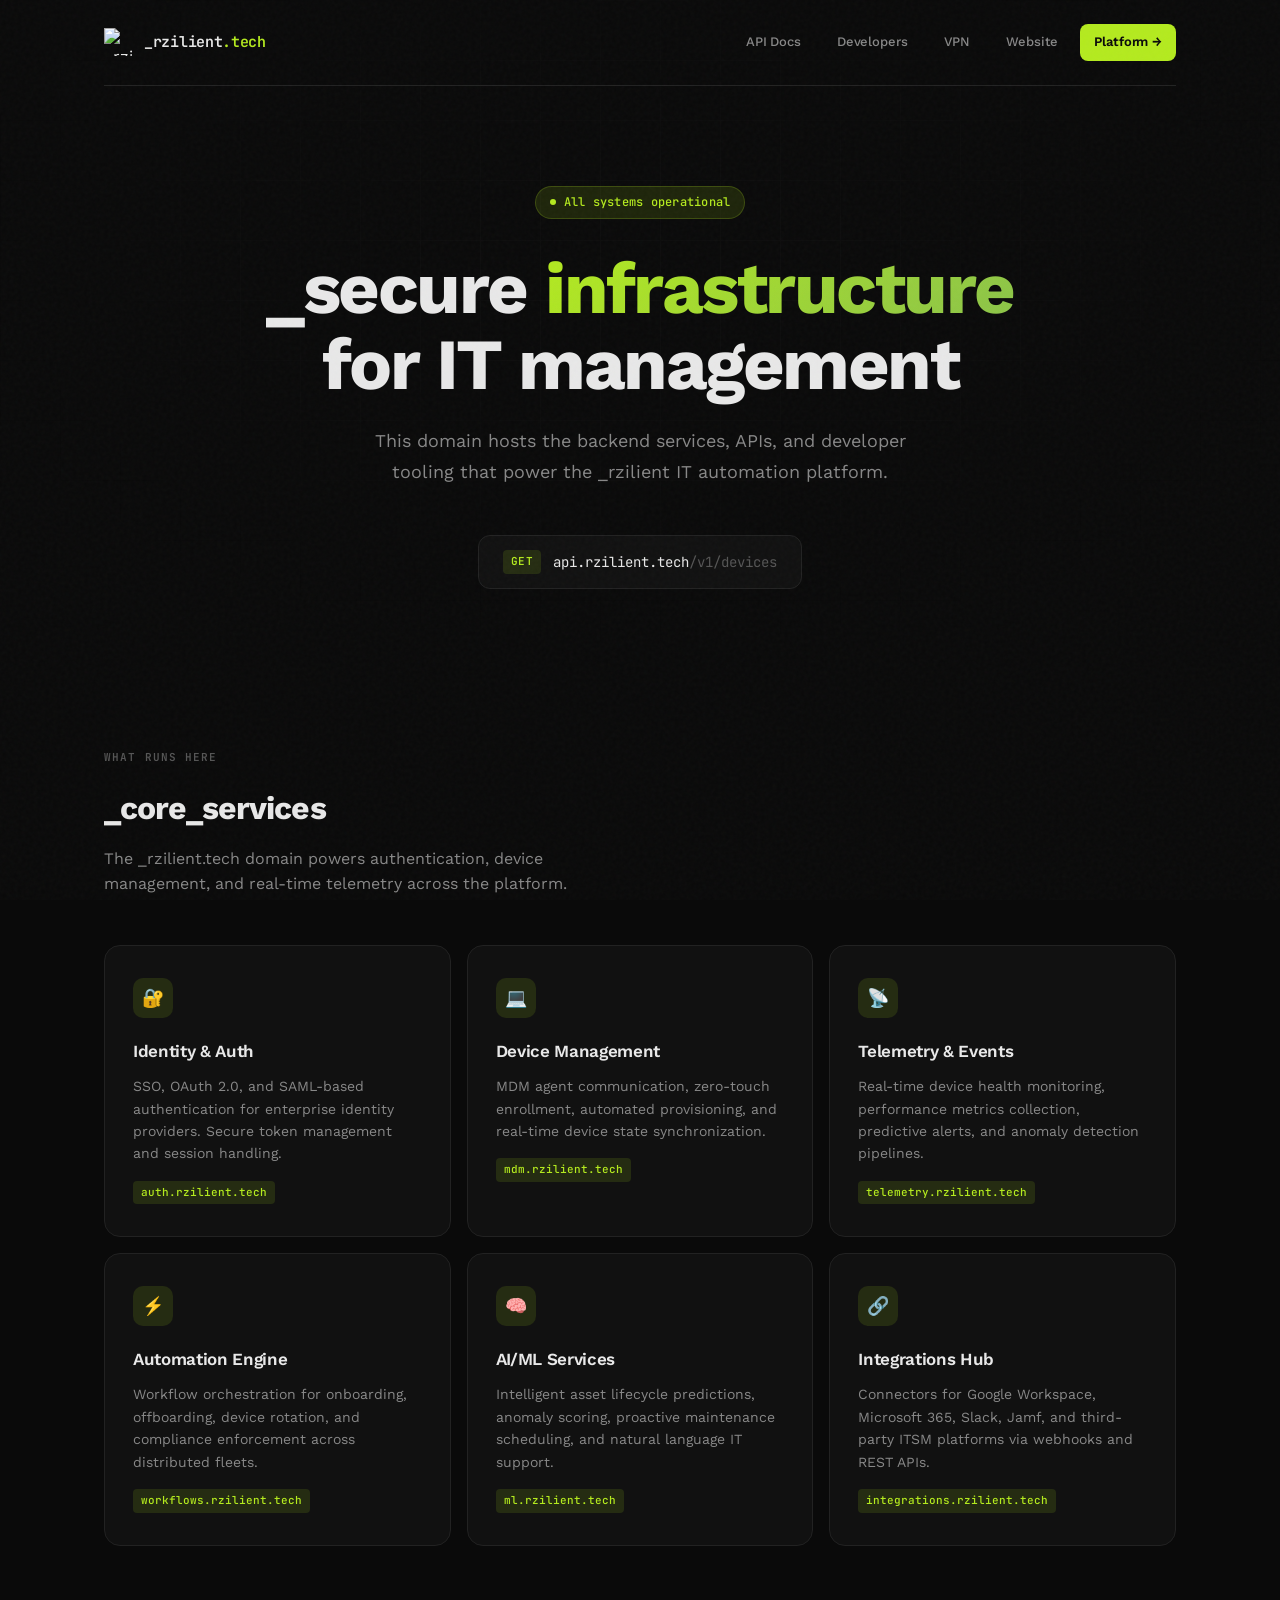
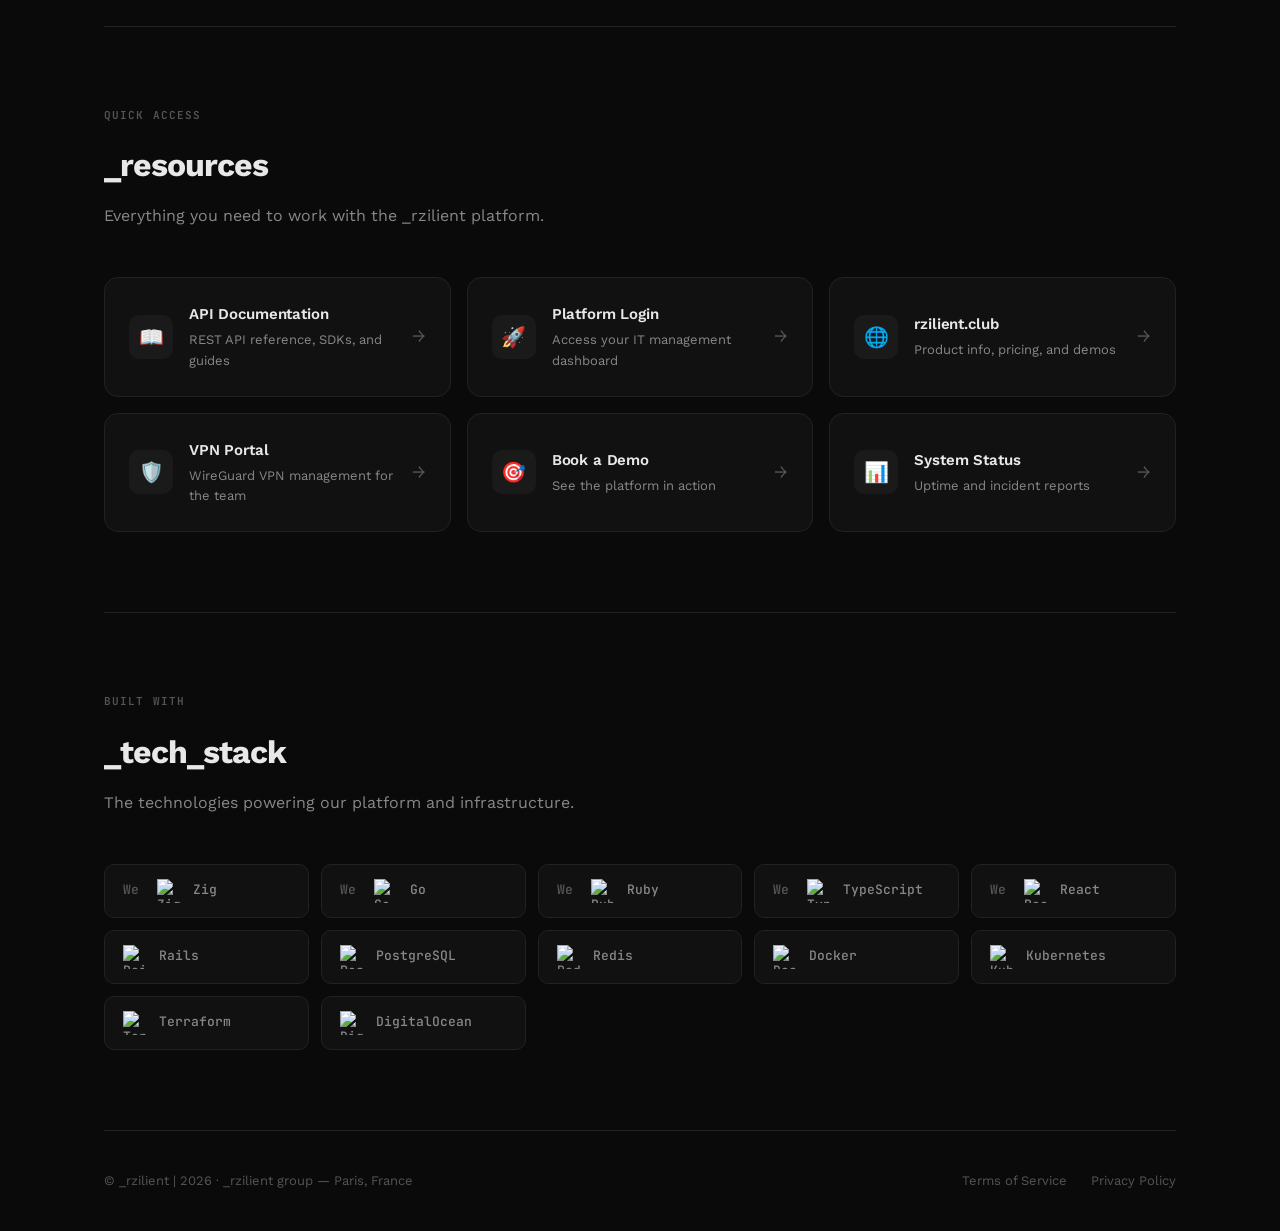
==== commit ccca0279: "Add VPN section" ====
--- a/index.html
+++ b/index.html
@@ -26,7 +26,7 @@
     <div class="nav-links">
       <a class="nav-link" href="/docs/">API Docs</a>
       <a class="nav-link" href="https://developers.rzilient.tech" target="_blank">Developers</a>
-      <a class="nav-link" href="https://vpn.rzilient.tech">VPN</a>
+      <a class="nav-link" href="vpn.html">VPN</a>
       <a class="nav-link" href="https://rzilient.club/en" target="_blank">Website</a>
       <a class="nav-link primary" href="https://join.rzilient.club" target="_blank">Platform →</a>
     </div>
@@ -123,7 +123,7 @@
         </div>
         <span class="link-arrow">→</span>
       </a>
-      <a class="link-card" href="https://vpn.rzilient.tech" rel="noopener noreferrer">
+      <a class="link-card" href="vpn.html" rel="noopener noreferrer">
         <div class="link-icon">🛡️</div>
         <div class="link-text">
           <h4>VPN Portal</h4>
@@ -156,23 +156,28 @@
     <h2 class="section-title">_tech_stack</h2>
     <p class="section-desc">The technologies powering our platform and infrastructure.</p>
     <div class="stack-grid">
-      <a class="stack-item" href="https://www.ruby-lang.org" target="_blank" rel="noopener noreferrer">
-        <img src="https://cdn.jsdelivr.net/gh/devicons/devicon@latest/icons/ruby/ruby-original.svg" alt="Ruby"> Ruby
+      <a class="stack-item stack-item-love" href="https://ziglang.org" target="_blank" rel="noopener noreferrer">
+        <span class="we-love">We</span>
+        <img class="icon-blink" src="https://cdn.jsdelivr.net/gh/devicons/devicon@latest/icons/zig/zig-original.svg" alt="Zig"> Zig
+      </a>
+      <a class="stack-item stack-item-love" href="https://go.dev" target="_blank" rel="noopener noreferrer">
+        <span class="we-love">We</span>
+        <img class="icon-blink" src="https://cdn.jsdelivr.net/gh/devicons/devicon@latest/icons/go/go-original-wordmark.svg" alt="Go"> Go
+      </a>
+      <a class="stack-item stack-item-love" href="https://www.ruby-lang.org" target="_blank" rel="noopener noreferrer">
+        <span class="we-love">We</span>
+        <img class="icon-blink" src="https://cdn.jsdelivr.net/gh/devicons/devicon@latest/icons/ruby/ruby-original.svg" alt="Ruby"> Ruby
+      </a>
+      <a class="stack-item stack-item-love" href="https://www.typescriptlang.org" target="_blank" rel="noopener noreferrer">
+        <span class="we-love">We</span>
+        <img class="icon-blink" src="https://cdn.jsdelivr.net/gh/devicons/devicon@latest/icons/typescript/typescript-original.svg" alt="TypeScript"> TypeScript
+      </a>
+      <a class="stack-item stack-item-love" href="https://react.dev" target="_blank" rel="noopener noreferrer">
+        <span class="we-love">We</span>
+        <img class="icon-blink" src="https://cdn.jsdelivr.net/gh/devicons/devicon@latest/icons/react/react-original.svg" alt="React"> React
       </a>
       <a class="stack-item" href="https://rubyonrails.org" target="_blank" rel="noopener noreferrer">
         <img src="https://cdn.jsdelivr.net/gh/devicons/devicon@latest/icons/rails/rails-plain.svg" alt="Rails"> Rails
-      </a>
-      <a class="stack-item" href="https://www.typescriptlang.org" target="_blank" rel="noopener noreferrer">
-        <img src="https://cdn.jsdelivr.net/gh/devicons/devicon@latest/icons/typescript/typescript-original.svg" alt="TypeScript"> TypeScript
-      </a>
-      <a class="stack-item" href="https://react.dev" target="_blank" rel="noopener noreferrer">
-        <img src="https://cdn.jsdelivr.net/gh/devicons/devicon@latest/icons/react/react-original.svg" alt="React"> React
-      </a>
-      <a class="stack-item" href="https://go.dev" target="_blank" rel="noopener noreferrer">
-        <img src="https://cdn.jsdelivr.net/gh/devicons/devicon@latest/icons/go/go-original-wordmark.svg" alt="Go"> Go
-      </a>
-      <a class="stack-item" href="https://ziglang.org" target="_blank" rel="noopener noreferrer">
-        <img src="https://cdn.jsdelivr.net/gh/devicons/devicon@latest/icons/zig/zig-original.svg" alt="Zig"> Zig
       </a>
       <a class="stack-item" href="https://www.postgresql.org" target="_blank" rel="noopener noreferrer">
         <img src="https://cdn.jsdelivr.net/gh/devicons/devicon@latest/icons/postgresql/postgresql-original.svg" alt="PostgreSQL"> PostgreSQL
--- a/css/main.css
+++ b/css/main.css
@@ -113,6 +113,25 @@
 }
 
 .site-nav__cta:hover { opacity: 0.75; }
+
+/* Tech Stack - We Love indicator */
+.we-love {
+  font-family: var(--mono);
+  font-size: 13px;
+  font-weight: 600;
+  color: var(--text-muted);
+  margin-right: 6px;
+}
+
+.icon-blink {
+  animation: blink 1.5s ease-in-out infinite;
+}
+
+@keyframes blink {
+  0%, 100% { opacity: 1; }
+  50% { opacity: 0.3; }
+}
+
 
 /* ---------- Site Footer ---------- */
 .site-footer {
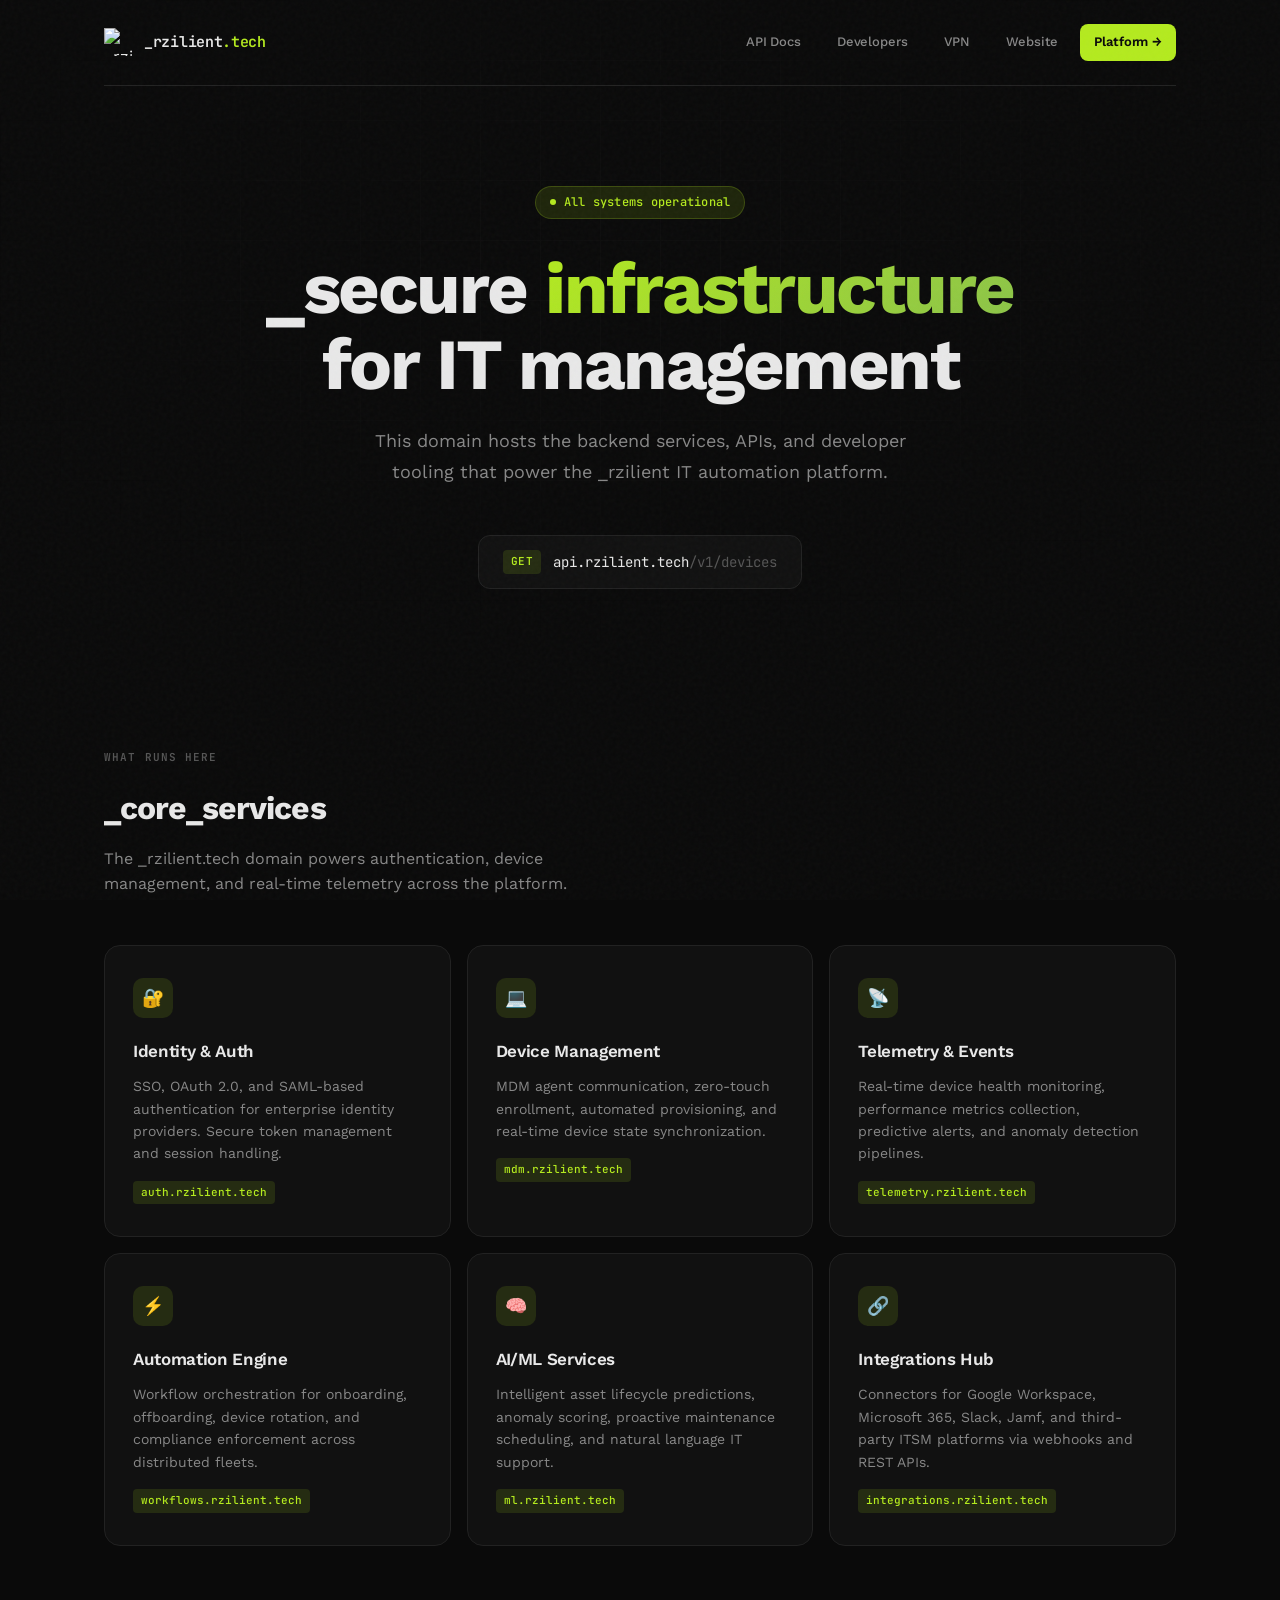
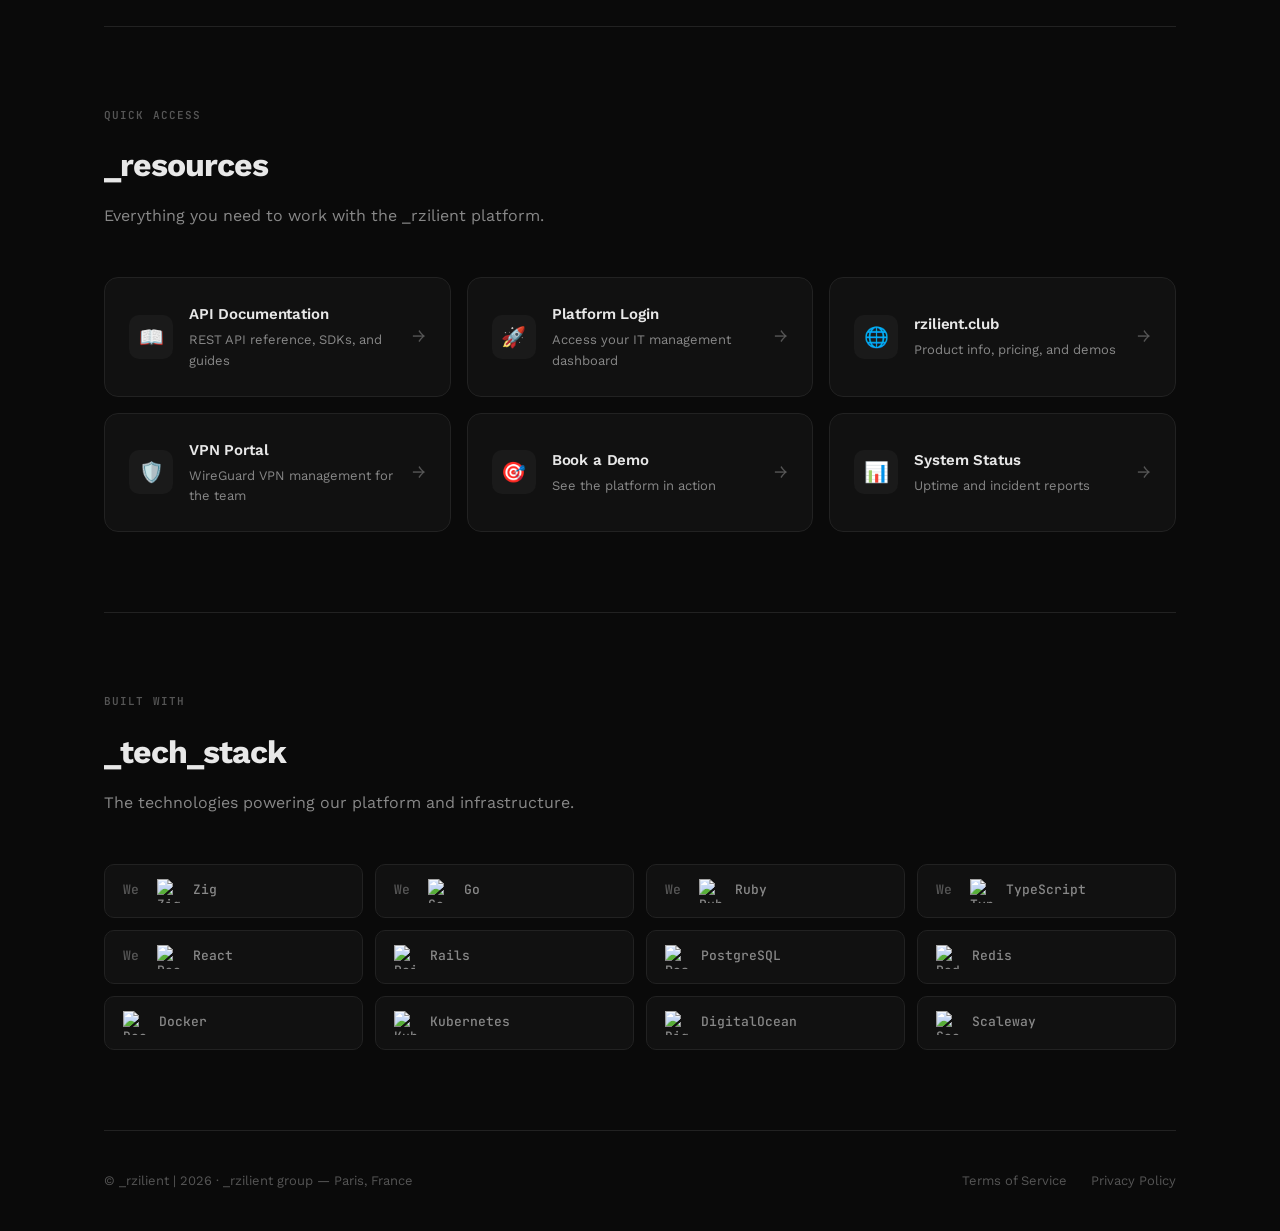
==== commit b63132c2: "Add VPN section" ====
--- a/index.html
+++ b/index.html
@@ -191,11 +191,11 @@
       <a class="stack-item" href="https://kubernetes.io" target="_blank" rel="noopener noreferrer">
         <img src="https://cdn.jsdelivr.net/gh/devicons/devicon@latest/icons/kubernetes/kubernetes-original.svg" alt="Kubernetes"> Kubernetes
       </a>
-      <a class="stack-item" href="https://www.terraform.io" target="_blank" rel="noopener noreferrer">
-        <img src="https://cdn.jsdelivr.net/gh/devicons/devicon@latest/icons/terraform/terraform-original.svg" alt="Terraform"> Terraform
-      </a>
       <a class="stack-item" href="https://www.digitalocean.com" target="_blank" rel="noopener noreferrer">
         <img src="https://cdn.jsdelivr.net/gh/devicons/devicon@latest/icons/digitalocean/digitalocean-original.svg" alt="DigitalOcean"> DigitalOcean
+      </a>
+      <a class="stack-item" href="https://www.scaleway.com" target="_blank" rel="noopener noreferrer">
+        <img src="https://cdn.simpleicons.org/scaleway" alt="Scaleway"> Scaleway
       </a>
     </div>
   </section>
--- a/css/main.css
+++ b/css/main.css
@@ -863,7 +863,7 @@
 
 .stack-grid {
   display: grid;
-  grid-template-columns: repeat(auto-fill, minmax(170px, 1fr));
+  grid-template-columns: repeat(4, 1fr);
   gap: 12px;
   margin-top: 24px;
 }
@@ -994,7 +994,7 @@
   }
 
   .stack-grid {
-    grid-template-columns: repeat(2, 1fr);
+    grid-template-columns: repeat(2, 1fr);  /* Add this line */
   }
 
   .hero {
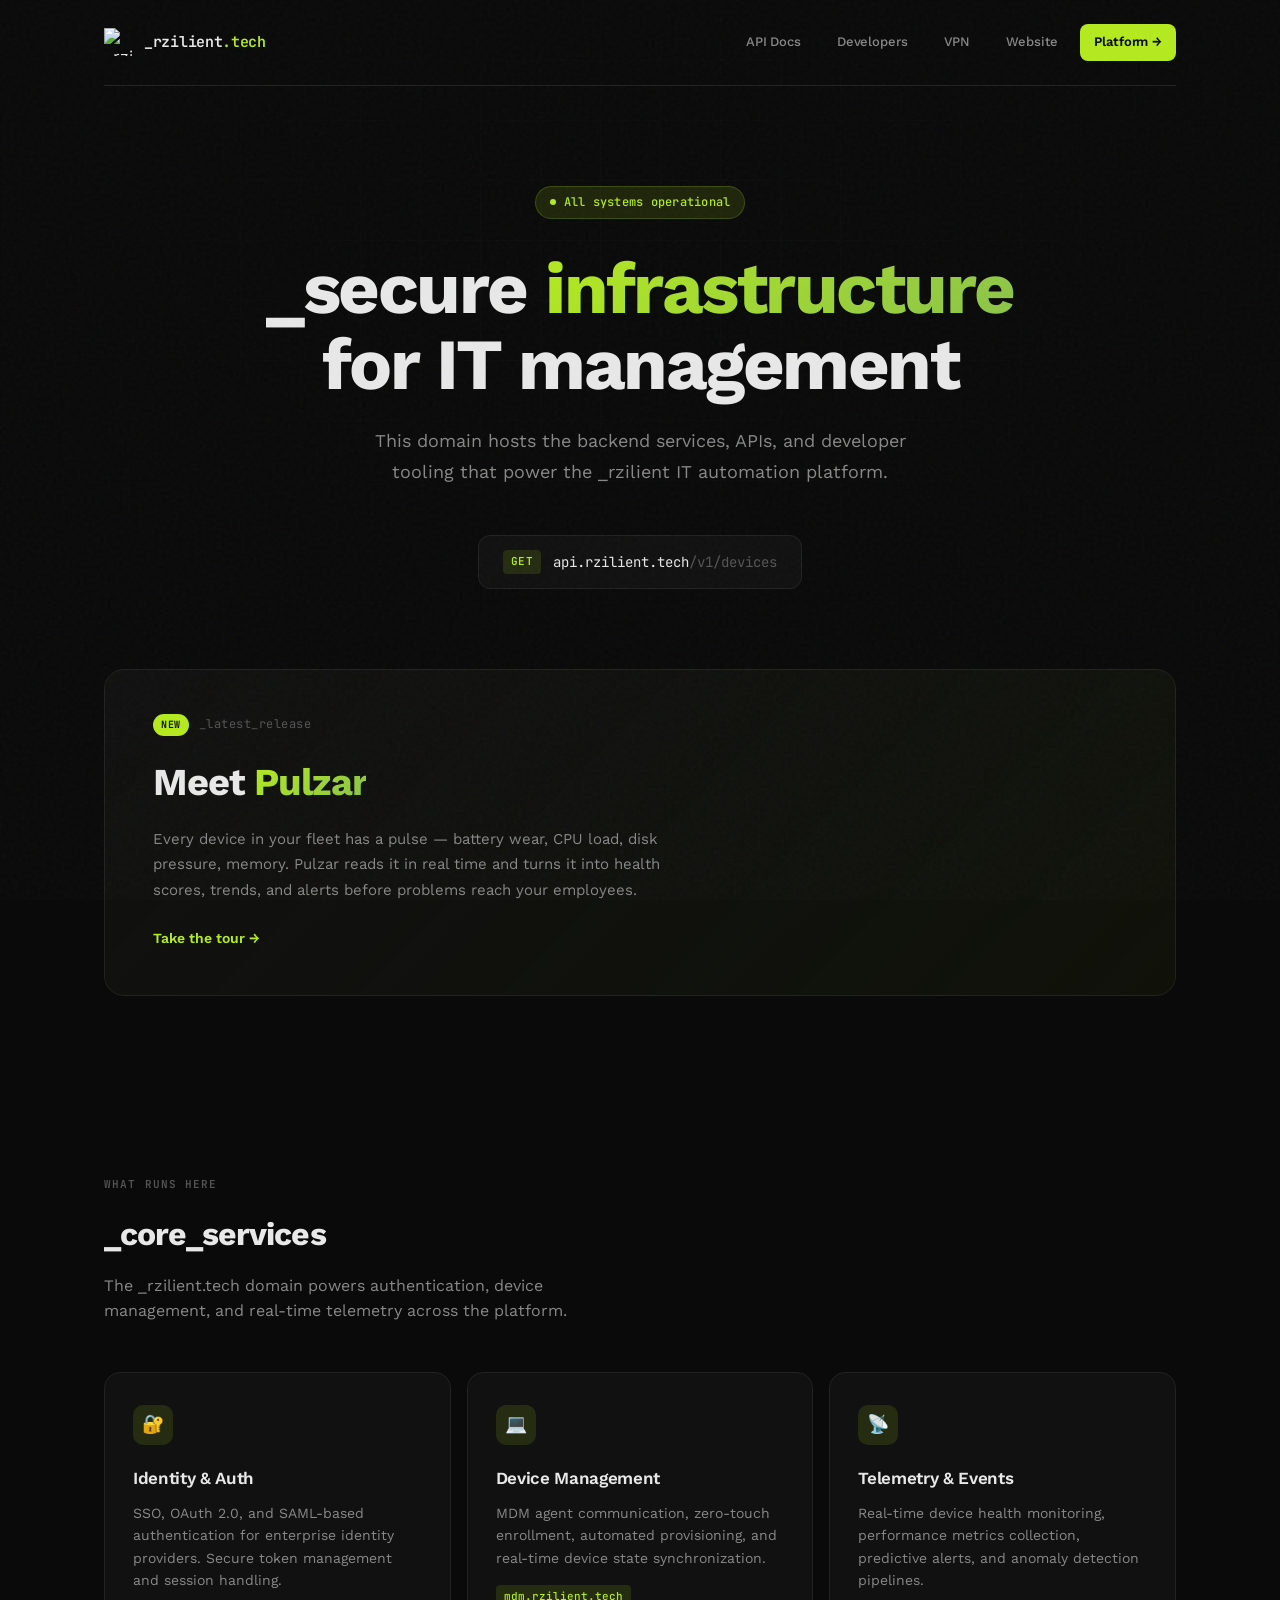
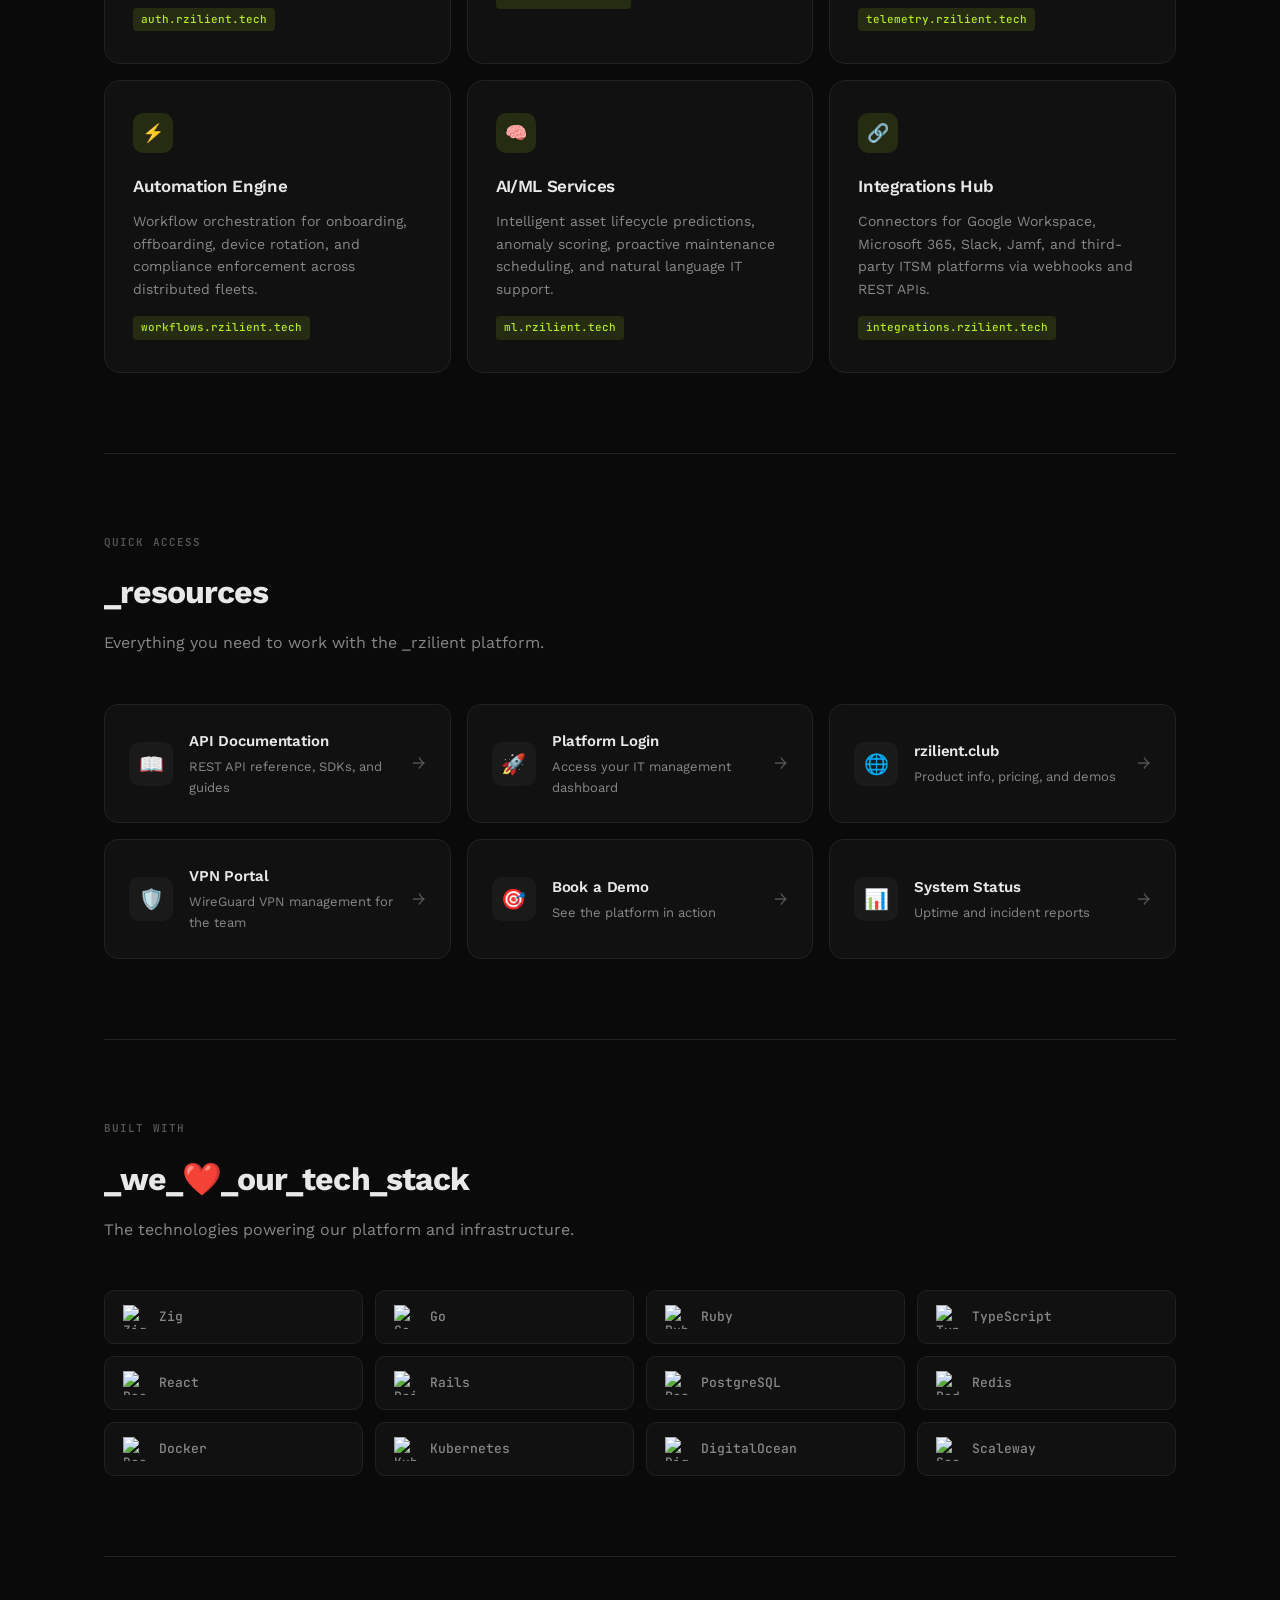
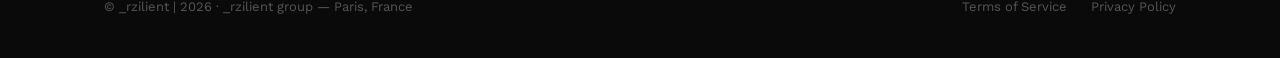
==== commit f962754a: "Add Pulzar as new section" ====
--- a/index.html
+++ b/index.html
@@ -48,6 +48,30 @@
     </div>
   </section>
 
+  <!-- Latest release spotlight -->
+  <section class="spotlight reveal">
+    <a class="spotlight-card" href="pulzar.html">
+      <div class="spotlight-text">
+        <p class="spotlight-eyebrow">
+          <span class="spotlight-badge">NEW</span>
+          _latest_release
+        </p>
+        <h2>Meet <span class="accent">Pulzar</span></h2>
+        <p class="spotlight-desc">
+          Every device in your fleet has a pulse — battery wear, CPU load, disk pressure,
+          memory. Pulzar reads it in real time and turns it into health scores,
+          trends, and alerts before problems reach your employees.
+        </p>
+        <span class="spotlight-cta">Take the tour →</span>
+      </div>
+      <div class="spotlight-visual" aria-hidden="true">
+        <svg class="spotlight-pulse" viewBox="0 0 420 120" preserveAspectRatio="none">
+          <path d="M0,60 L80,60 L95,35 L110,85 L125,20 L140,100 L155,60 L210,60 L260,60 L275,40 L290,80 L305,25 L320,95 L335,60 L420,60"/>
+        </svg>
+      </div>
+    </a>
+  </section>
+
   <!-- Services -->
   <section class="services reveal">
     <p class="section-label">What runs here</p>
@@ -66,12 +90,13 @@
         <p>MDM agent communication, zero-touch enrollment, automated provisioning, and real-time device state synchronization.</p>
         <span class="tag">mdm.rzilient.tech</span>
       </div>
-      <div class="card">
+      <a class="card card-link" href="pulzar.html">
         <div class="card-icon">📡</div>
         <h3>Telemetry & Events</h3>
         <p>Real-time device health monitoring, performance metrics collection, predictive alerts, and anomaly detection pipelines.</p>
         <span class="tag">telemetry.rzilient.tech</span>
-      </div>
+        <span class="link-arrow">→</span>
+      </a>
       <div class="card">
         <div class="card-icon">⚡</div>
         <h3>Automation Engine</h3>
@@ -153,27 +178,22 @@
   <!-- Tech Stack with logos -->
   <section class="stack reveal">
     <p class="section-label">Built with</p>
-    <h2 class="section-title">_tech_stack</h2>
+    <h2 class="section-title">_we_❤️_our_tech_stack</h2>
     <p class="section-desc">The technologies powering our platform and infrastructure.</p>
     <div class="stack-grid">
       <a class="stack-item stack-item-love" href="https://ziglang.org" target="_blank" rel="noopener noreferrer">
-        <span class="we-love">We</span>
         <img class="icon-blink" src="https://cdn.jsdelivr.net/gh/devicons/devicon@latest/icons/zig/zig-original.svg" alt="Zig"> Zig
       </a>
       <a class="stack-item stack-item-love" href="https://go.dev" target="_blank" rel="noopener noreferrer">
-        <span class="we-love">We</span>
         <img class="icon-blink" src="https://cdn.jsdelivr.net/gh/devicons/devicon@latest/icons/go/go-original-wordmark.svg" alt="Go"> Go
       </a>
       <a class="stack-item stack-item-love" href="https://www.ruby-lang.org" target="_blank" rel="noopener noreferrer">
-        <span class="we-love">We</span>
         <img class="icon-blink" src="https://cdn.jsdelivr.net/gh/devicons/devicon@latest/icons/ruby/ruby-original.svg" alt="Ruby"> Ruby
       </a>
       <a class="stack-item stack-item-love" href="https://www.typescriptlang.org" target="_blank" rel="noopener noreferrer">
-        <span class="we-love">We</span>
         <img class="icon-blink" src="https://cdn.jsdelivr.net/gh/devicons/devicon@latest/icons/typescript/typescript-original.svg" alt="TypeScript"> TypeScript
       </a>
       <a class="stack-item stack-item-love" href="https://react.dev" target="_blank" rel="noopener noreferrer">
-        <span class="we-love">We</span>
         <img class="icon-blink" src="https://cdn.jsdelivr.net/gh/devicons/devicon@latest/icons/react/react-original.svg" alt="React"> React
       </a>
       <a class="stack-item" href="https://rubyonrails.org" target="_blank" rel="noopener noreferrer">
--- a/css/main.css
+++ b/css/main.css
@@ -457,6 +457,128 @@
   max-width: 520px;
 }
 
+/* ==========================================================================
+   Feature spotlight
+   ========================================================================== */
+
+.spotlight {
+  margin-bottom: 100px;
+}
+
+.spotlight-card {
+  display: grid;
+  grid-template-columns: 1.2fr 1fr;
+  align-items: center;
+  gap: 32px;
+  padding: 44px 48px;
+  background: linear-gradient(135deg, var(--surface) 0%, rgba(180, 234, 31, 0.04) 100%);
+  border: 1px solid var(--border);
+  border-radius: 20px;
+  text-decoration: none;
+  color: var(--text);
+  transition: border-color 0.3s ease, box-shadow 0.3s ease, transform 0.3s ease;
+}
+
+.spotlight-card:hover {
+  border-color: rgba(180, 234, 31, 0.4);
+  box-shadow: 0 0 40px var(--lime-glow);
+  transform: translateY(-2px);
+}
+
+.spotlight-eyebrow {
+  font-family: var(--mono);
+  font-size: 12px;
+  color: var(--text-muted);
+  letter-spacing: 0.04em;
+  display: flex;
+  align-items: center;
+  gap: 10px;
+  margin-bottom: 16px;
+}
+
+.spotlight-badge {
+  font-family: var(--mono);
+  font-size: 10px;
+  font-weight: 600;
+  color: #0a0a0a;
+  background: var(--lime);
+  padding: 3px 8px;
+  border-radius: 100px;
+  letter-spacing: 0.06em;
+  animation: pulse 2.5s ease-in-out infinite;
+}
+
+.spotlight-card h2 {
+  font-size: clamp(26px, 3.5vw, 38px);
+  font-weight: 700;
+  letter-spacing: -0.03em;
+  margin-bottom: 14px;
+}
+
+.spotlight-card h2 .accent {
+  background: linear-gradient(135deg, var(--lime) 0%, #8BC34A 100%);
+  -webkit-background-clip: text;
+  -webkit-text-fill-color: transparent;
+  background-clip: text;
+}
+
+.spotlight-desc {
+  font-size: 15px;
+  color: var(--text-dim);
+  line-height: 1.7;
+  margin-bottom: 22px;
+}
+
+.spotlight-cta {
+  font-size: 14px;
+  font-weight: 600;
+  color: var(--lime);
+  transition: transform 0.2s ease;
+  display: inline-block;
+}
+
+.spotlight-card:hover .spotlight-cta {
+  transform: translateX(4px);
+}
+
+.spotlight-pulse {
+  width: 100%;
+  height: 120px;
+}
+
+.spotlight-pulse path {
+  fill: none;
+  stroke: var(--lime);
+  stroke-width: 2;
+  stroke-linecap: round;
+  stroke-linejoin: round;
+  filter: drop-shadow(0 0 6px var(--lime-glow));
+  stroke-dasharray: 900;
+  stroke-dashoffset: 900;
+  animation: spotlight-draw 4s linear infinite;
+}
+
+@keyframes spotlight-draw {
+  0%   { stroke-dashoffset: 900; opacity: 0; }
+  8%   { opacity: 1; }
+  55%  { stroke-dashoffset: 0; opacity: 1; }
+  80%  { stroke-dashoffset: 0; opacity: 1; }
+  100% { stroke-dashoffset: 0; opacity: 0; }
+}
+
+@media (prefers-reduced-motion: reduce) {
+  .spotlight-pulse path { animation: none; stroke-dashoffset: 0; }
+  .spotlight-badge { animation: none; }
+}
+
+@media (max-width: 768px) {
+  .spotlight-card {
+    grid-template-columns: 1fr;
+    padding: 32px 24px;
+  }
+  .spotlight-visual { order: -1; }
+  .spotlight-pulse { height: 70px; }
+}
 
 /* ==========================================================================
    Services / Card grid
@@ -540,6 +662,28 @@
   font-weight: 500;
 }
 
+.card-link {
+  display: block;
+  color: inherit;
+  text-decoration: none;
+  position: relative;
+  cursor: pointer;
+}
+
+.card-link .link-arrow {
+  position: absolute;
+  top: 20px;
+  right: 20px;
+  color: var(--lime);
+  opacity: 0;
+  transition: opacity 0.2s ease, transform 0.2s ease;
+  transform: translateX(-4px);
+}
+
+.card-link:hover .link-arrow {
+  opacity: 1;
+  transform: translateX(0);
+}
 
 /* ==========================================================================
    Quick links
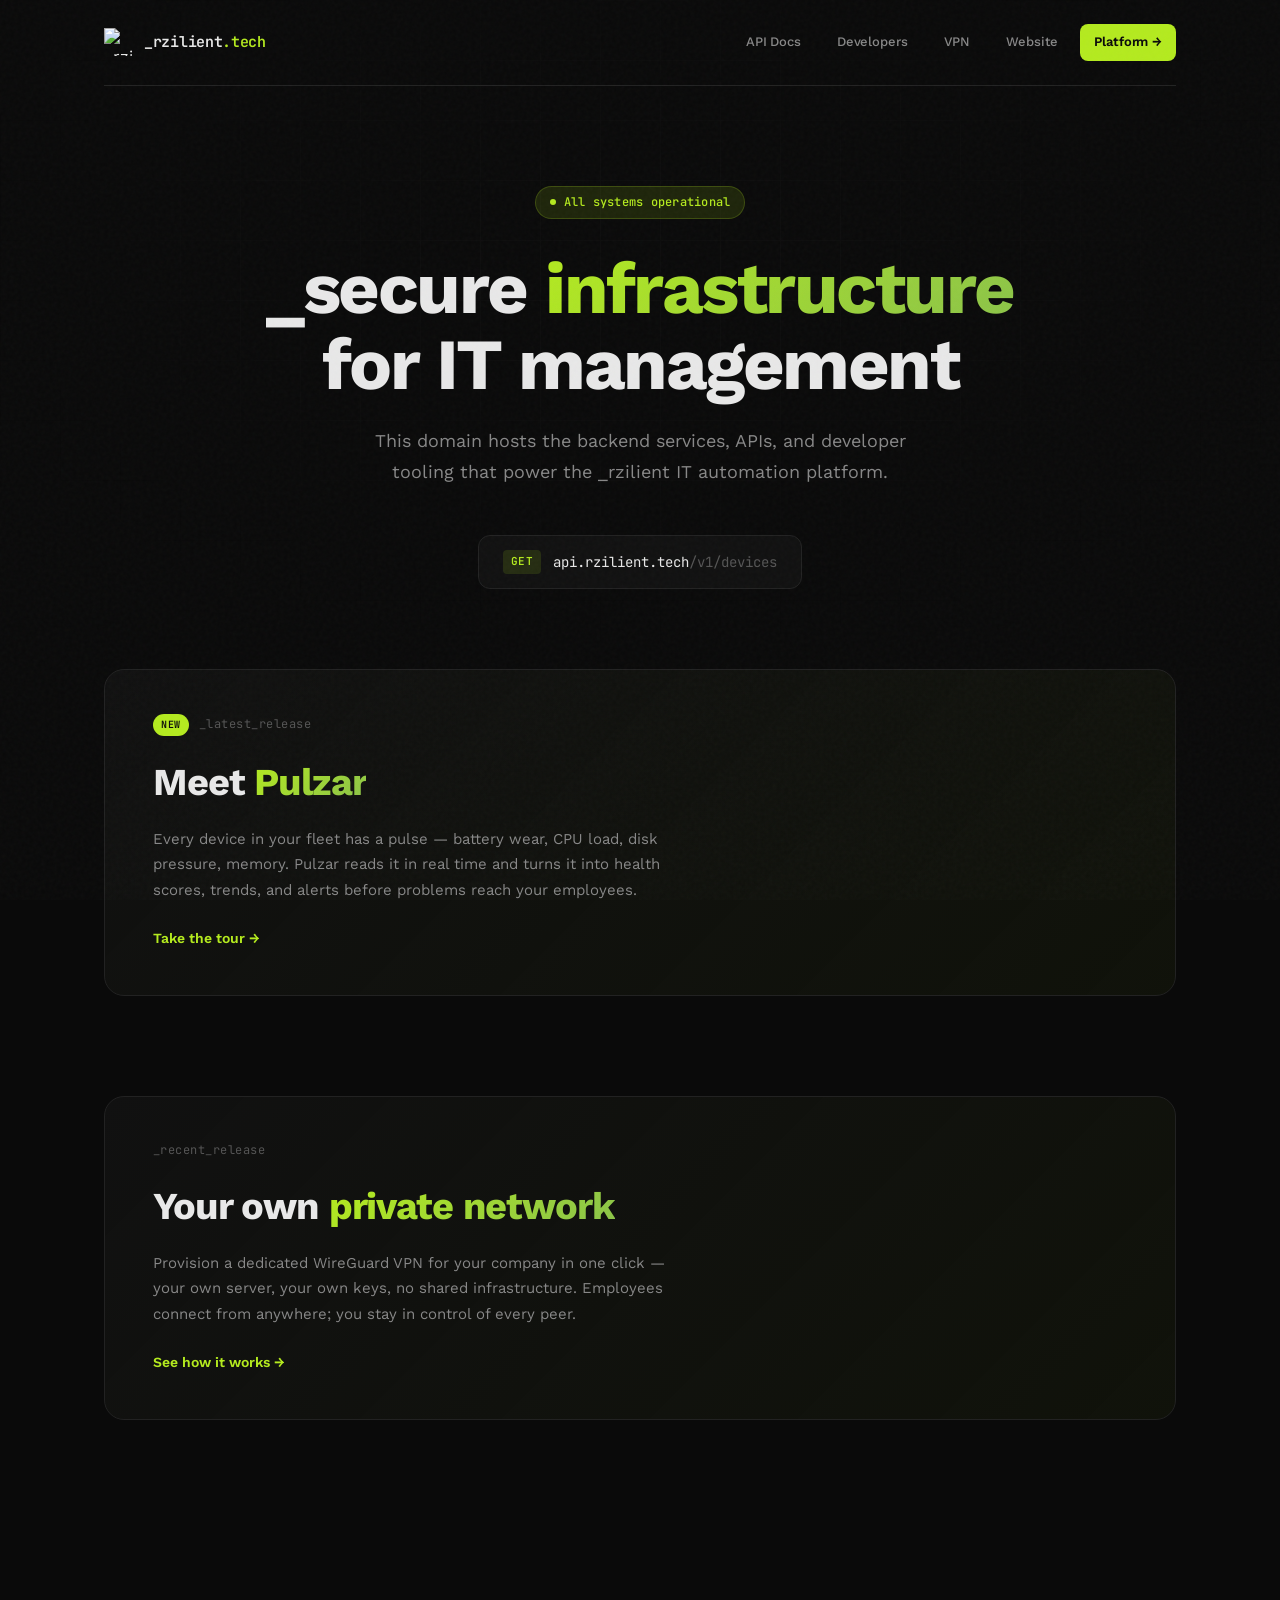
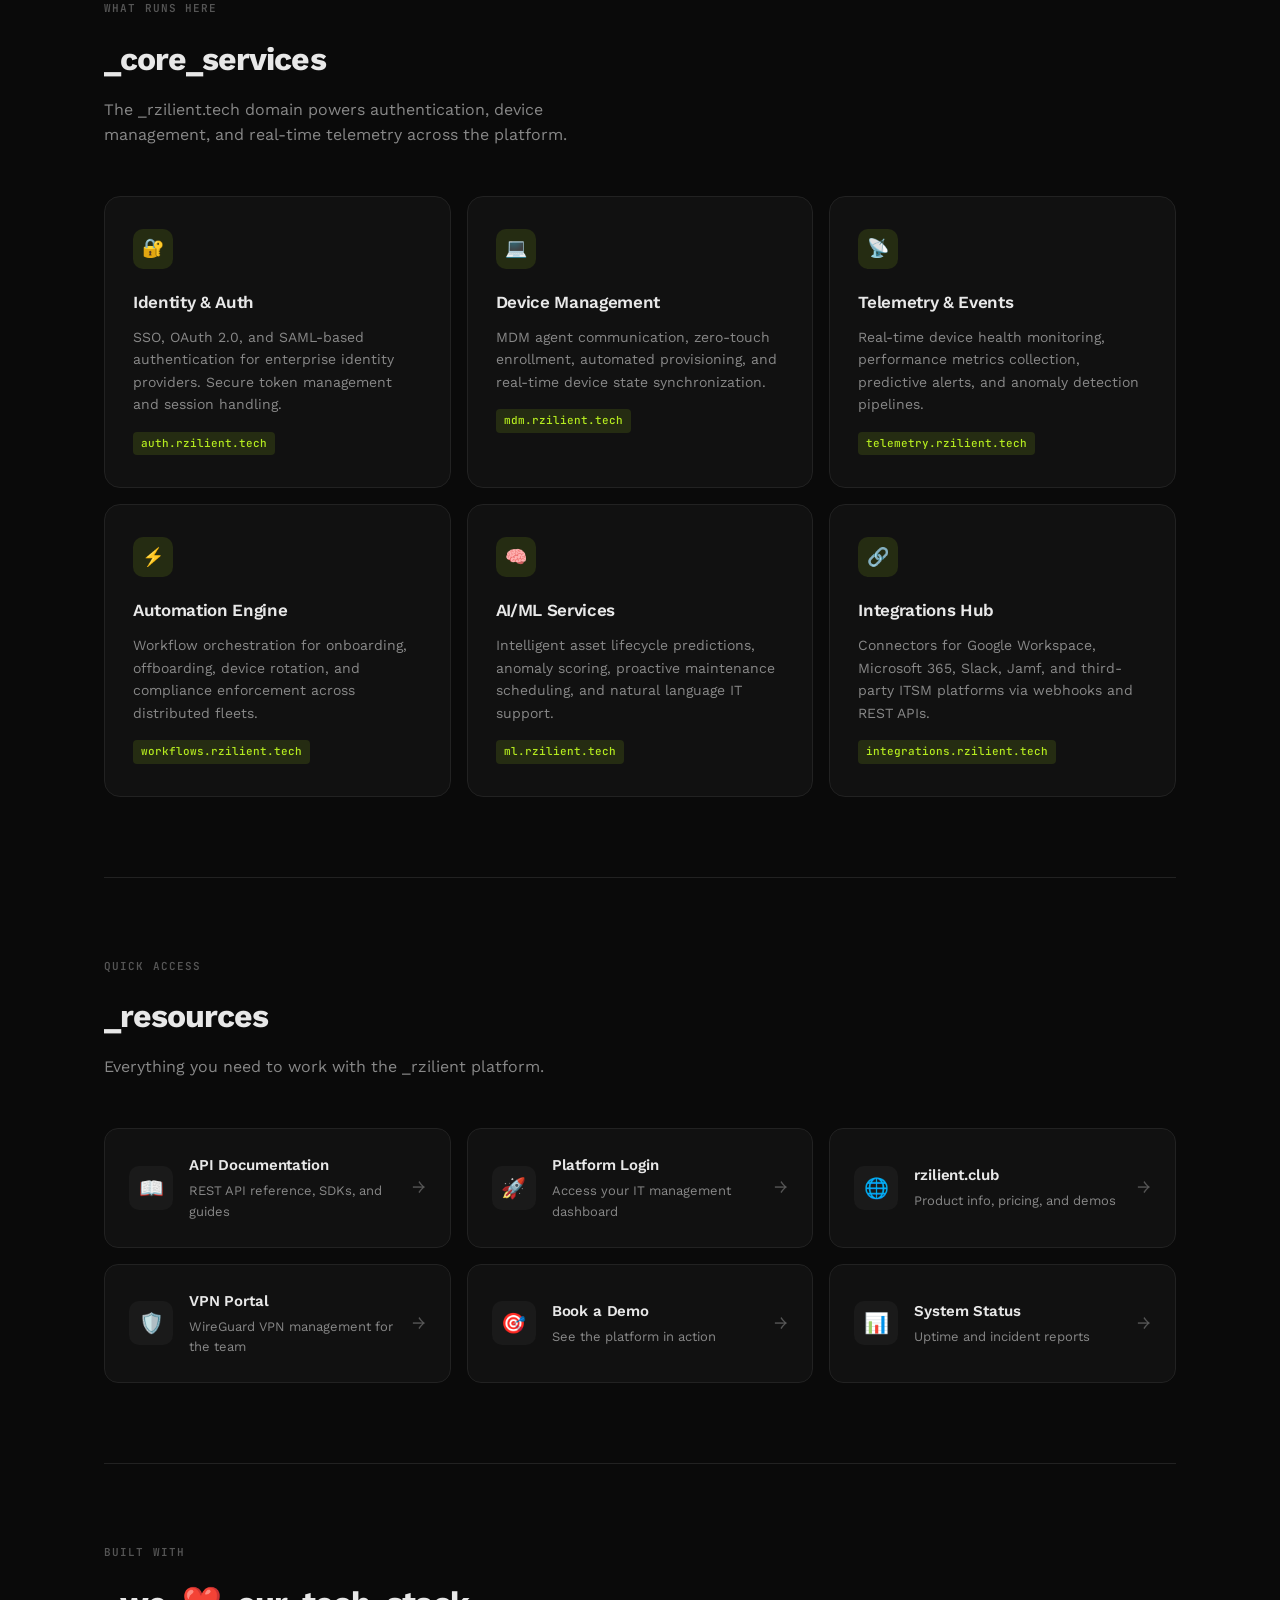
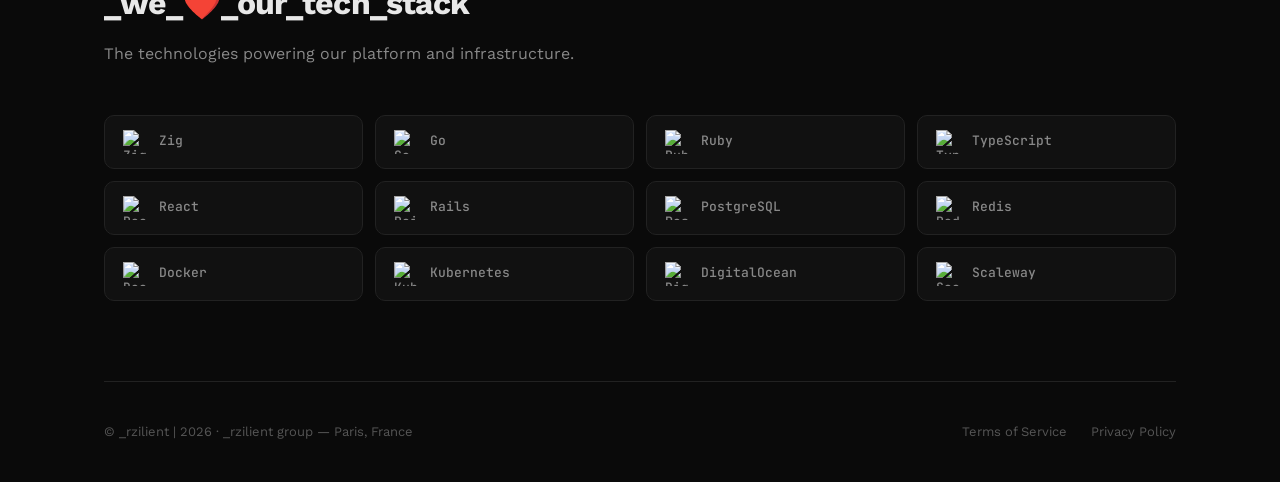
==== commit 71480a4e: "Add VPN video" ====
--- a/index.html
+++ b/index.html
@@ -72,6 +72,38 @@
     </a>
   </section>
 
+  <!-- VPN release spotlight -->
+  <section class="spotlight reveal">
+    <a class="spotlight-card" href="vpn.html">
+      <div class="spotlight-text">
+        <p class="spotlight-eyebrow">
+          _recent_release
+        </p>
+        <h2>Your own <span class="accent">private network</span></h2>
+        <p class="spotlight-desc">
+          Provision a dedicated WireGuard VPN for your company in one click —
+          your own server, your own keys, no shared infrastructure. Employees
+          connect from anywhere; you stay in control of every peer.
+        </p>
+        <span class="spotlight-cta">See how it works →</span>
+      </div>
+      <div class="spotlight-visual" aria-hidden="true">
+        <svg class="spotlight-pipe" viewBox="0 0 420 120" preserveAspectRatio="none">
+          <!-- the pipe -->
+          <path class="pipe-line" d="M0,60 L420,60"/>
+          <!-- the lock -->
+          <g transform="translate(0,-8)">
+            <g class="pipe-lock">
+              <rect class="lock-body" x="192" y="56" width="36" height="28" rx="5"/>
+              <path class="lock-shackle" d="M199,56 v-10 a11,11 0 0 1 22,0 v10"/>
+              <circle class="lock-pin" cx="210" cy="68" r="3"/>
+            </g>
+          </g>
+        </svg>
+      </div>
+    </a>
+  </section>
+
   <!-- Services -->
   <section class="services reveal">
     <p class="section-label">What runs here</p>
--- a/css/main.css
+++ b/css/main.css
@@ -580,6 +580,67 @@
   .spotlight-pulse { height: 70px; }
 }
 
+/* ---- VPN spotlight: pipe + lock ---- */
+.spotlight-pipe {
+  width: 100%;
+  height: 120px;
+}
+
+.spotlight-pipe .pipe-line {
+  fill: none;
+  stroke: var(--lime);
+  stroke-width: 2;
+  stroke-linecap: round;
+  filter: drop-shadow(0 0 6px var(--lime-glow));
+  stroke-dasharray: 420;
+  stroke-dashoffset: 420;
+  animation: pipe-draw 4s linear infinite;
+}
+
+.spotlight-pipe .pipe-lock {
+  transform-origin: 210px 62px;
+  opacity: 0;
+  animation: lock-snap 4s ease-out infinite;
+}
+
+.spotlight-pipe .lock-body {
+  fill: var(--lime);
+  stroke: var(--lime);
+  stroke-width: 2;
+}
+
+.spotlight-pipe .lock-shackle {
+  fill: none;
+  stroke: var(--lime);
+  stroke-width: 2.5;
+  stroke-linecap: round;
+}
+
+.spotlight-pipe .lock-pin {
+  fill: #0a0a0a;
+}
+
+@keyframes pipe-draw {
+  0%   { stroke-dashoffset: 420; opacity: 0; }
+  8%   { opacity: 1; }
+  50%  { stroke-dashoffset: 0; opacity: 1; }
+  80%  { stroke-dashoffset: 0; opacity: 1; }
+  100% { stroke-dashoffset: 0; opacity: 0; }
+}
+
+@keyframes lock-snap {
+  0%, 23%  { opacity: 0; transform: scale(0.5) translateY(-8px); }
+  27%      { opacity: 1; transform: scale(1.12) translateY(0); }
+  32%      { opacity: 1; transform: scale(1); }
+  80%      { opacity: 1; transform: scale(1); }
+  100%     { opacity: 0; transform: scale(1); }
+}
+
+@media (prefers-reduced-motion: reduce) {
+  .spotlight-pipe .pipe-line { animation: none; stroke-dashoffset: 0; opacity: 1; }
+  .spotlight-pipe .pipe-lock { animation: none; opacity: 1; transform: none; }
+}
+
 /* ==========================================================================
    Services / Card grid
    ========================================================================== */
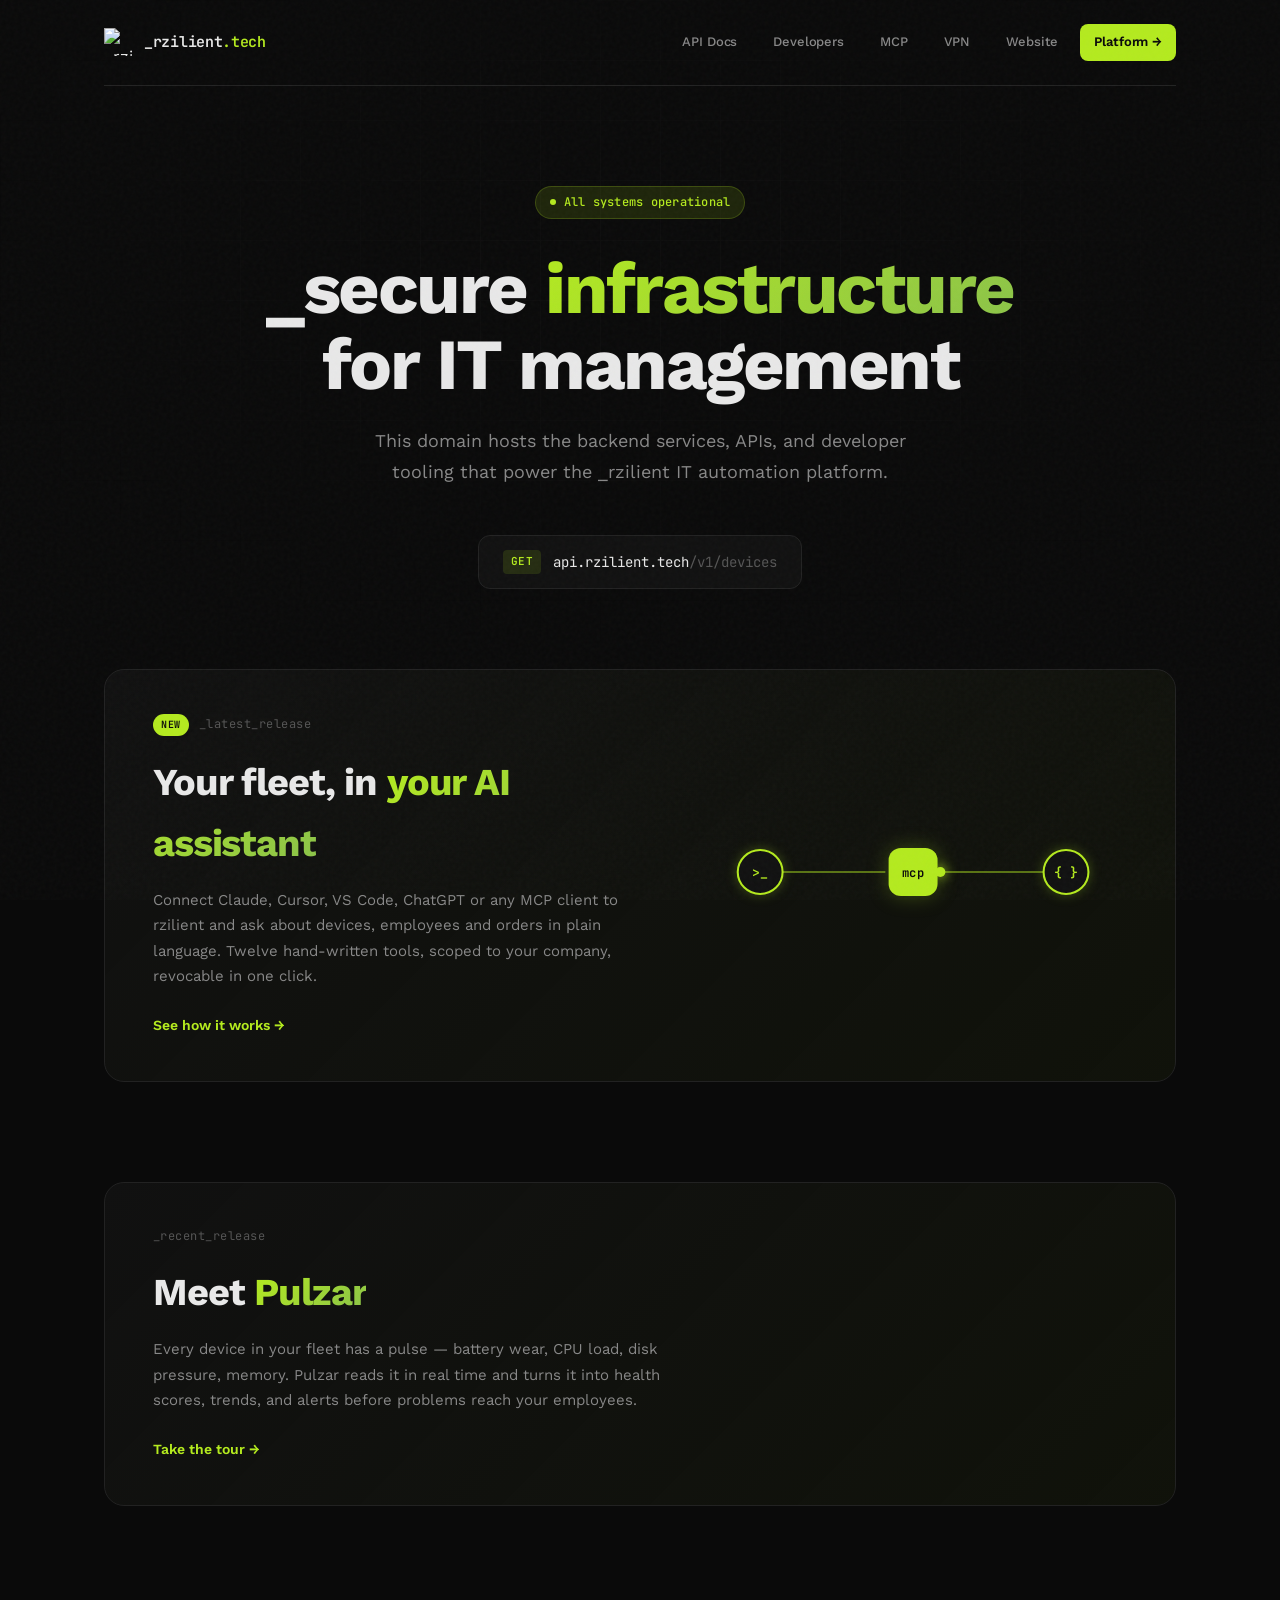
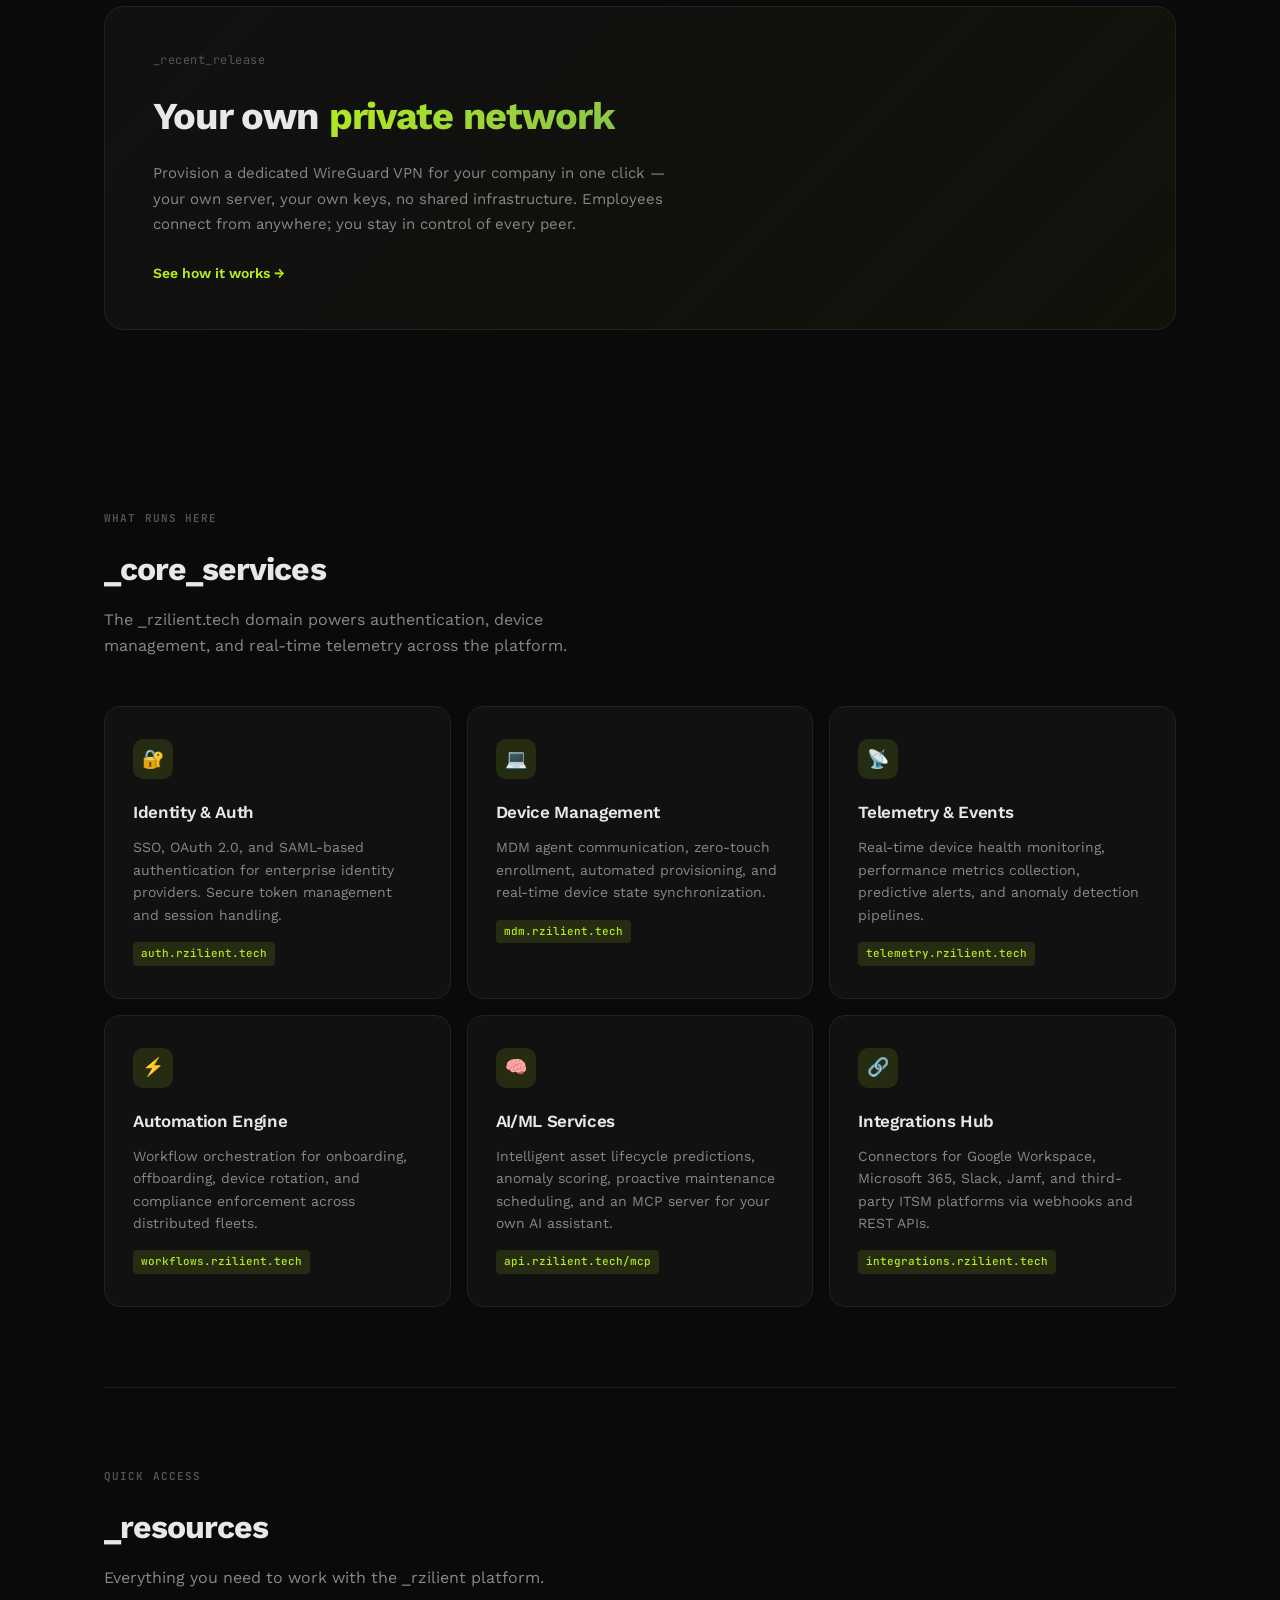
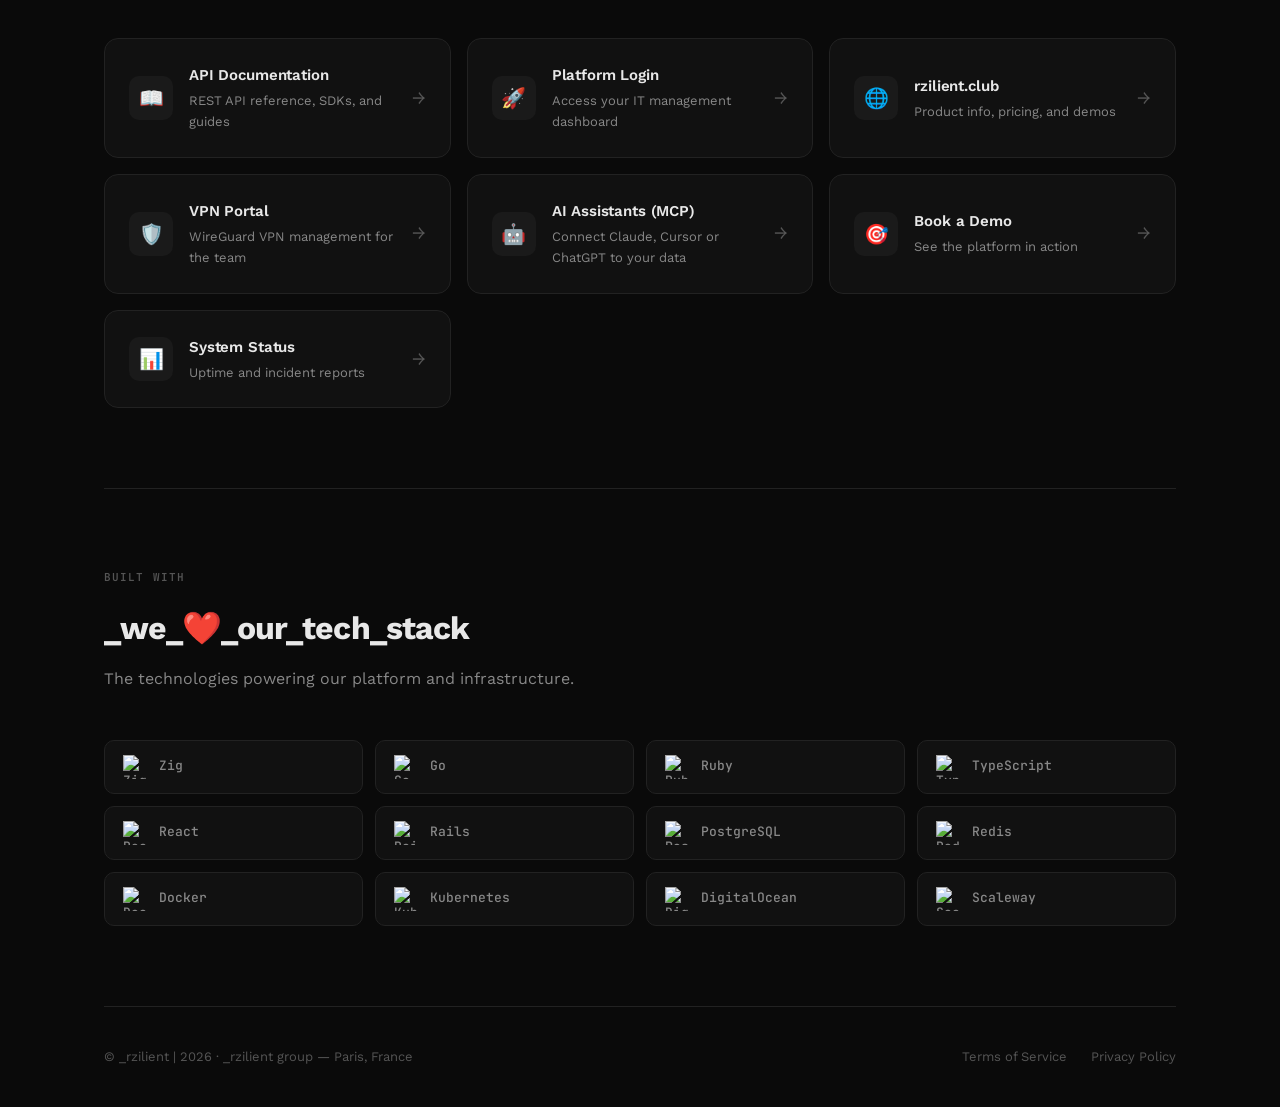
==== commit cdf00e75: "Add MCP server showcase page and home-page spotlight New mcp.html presents the rzilient MCP server f" ====
--- a/index.html
+++ b/index.html
@@ -26,6 +26,7 @@
     <div class="nav-links">
       <a class="nav-link" href="/docs/">API Docs</a>
       <a class="nav-link" href="https://developers.rzilient.tech" target="_blank">Developers</a>
+      <a class="nav-link" href="mcp.html">MCP</a>
       <a class="nav-link" href="vpn.html">VPN</a>
       <a class="nav-link" href="https://rzilient.club/en" target="_blank">Website</a>
       <a class="nav-link primary" href="https://join.rzilient.club" target="_blank">Platform →</a>
@@ -48,13 +49,48 @@
     </div>
   </section>
 
-  <!-- Latest release spotlight -->
+  <!-- MCP release spotlight -->
+  <section class="spotlight reveal">
+    <a class="spotlight-card" href="mcp.html">
+      <div class="spotlight-text">
+        <p class="spotlight-eyebrow">
+          <span class="spotlight-badge">NEW</span>
+          _latest_release
+        </p>
+        <h2>Your fleet, in <span class="accent">your AI assistant</span></h2>
+        <p class="spotlight-desc">
+          Connect Claude, Cursor, VS Code, ChatGPT or any MCP client to rzilient
+          and ask about devices, employees and orders in plain language. Twelve
+          hand-written tools, scoped to your company, revocable in one click.
+        </p>
+        <span class="spotlight-cta">See how it works →</span>
+      </div>
+      <div class="spotlight-visual" aria-hidden="true">
+        <svg class="spotlight-mcp" viewBox="0 0 420 120" preserveAspectRatio="none">
+          <path class="mcp-wire" d="M82,60 L182,60"/>
+          <path class="mcp-wire" d="M238,60 L338,60"/>
+          <circle class="mcp-node" cx="60" cy="60" r="22"/>
+          <text class="mcp-glyph" x="60" y="65" text-anchor="middle">&gt;_</text>
+          <rect class="mcp-hub" x="186" y="36" width="48" height="48" rx="12"/>
+          <text class="mcp-hub-label" x="210" y="65" text-anchor="middle">mcp</text>
+          <circle class="mcp-node" cx="360" cy="60" r="22"/>
+          <text class="mcp-glyph" x="360" y="65" text-anchor="middle">{ }</text>
+          <circle class="mcp-packet" r="5">
+            <animateMotion dur="4s" repeatCount="indefinite" calcMode="linear"
+                           keyPoints="0;0.5;0.5;1" keyTimes="0;0.4;0.5;0.9"
+                           path="M82,60 L338,60 L82,60"/>
+          </circle>
+        </svg>
+      </div>
+    </a>
+  </section>
+
+  <!-- Pulzar release spotlight -->
   <section class="spotlight reveal">
     <a class="spotlight-card" href="pulzar.html">
       <div class="spotlight-text">
         <p class="spotlight-eyebrow">
-          <span class="spotlight-badge">NEW</span>
-          _latest_release
+          _recent_release
         </p>
         <h2>Meet <span class="accent">Pulzar</span></h2>
         <p class="spotlight-desc">
@@ -135,12 +171,13 @@
         <p>Workflow orchestration for onboarding, offboarding, device rotation, and compliance enforcement across distributed fleets.</p>
         <span class="tag">workflows.rzilient.tech</span>
       </div>
-      <div class="card">
+      <a class="card card-link" href="mcp.html">
         <div class="card-icon">🧠</div>
         <h3>AI/ML Services</h3>
-        <p>Intelligent asset lifecycle predictions, anomaly scoring, proactive maintenance scheduling, and natural language IT support.</p>
-        <span class="tag">ml.rzilient.tech</span>
-      </div>
+        <p>Intelligent asset lifecycle predictions, anomaly scoring, proactive maintenance scheduling, and an MCP server for your own AI assistant.</p>
+        <span class="tag">api.rzilient.tech/mcp</span>
+        <span class="link-arrow">→</span>
+      </a>
       <div class="card">
         <div class="card-icon">🔗</div>
         <h3>Integrations Hub</h3>
@@ -188,6 +225,14 @@
         </div>
         <span class="link-arrow">→</span>
       </a>
+      <a class="link-card" href="mcp.html" rel="noopener noreferrer">
+        <div class="link-icon">🤖</div>
+        <div class="link-text">
+          <h4>AI Assistants (MCP)</h4>
+          <p>Connect Claude, Cursor or ChatGPT to your data</p>
+        </div>
+        <span class="link-arrow">→</span>
+      </a>
       <a class="link-card" href="https://www.rzilient.club/en/demo" target="_blank" rel="noopener noreferrer">
         <div class="link-icon">🎯</div>
         <div class="link-text">
--- a/css/main.css
+++ b/css/main.css
@@ -641,6 +641,64 @@
   .spotlight-pipe .pipe-lock { animation: none; opacity: 1; transform: none; }
 }
 
+/* ---- MCP spotlight: assistant → mcp → data ---- */
+.spotlight-mcp {
+  width: 100%;
+  height: 120px;
+  font-family: var(--mono);
+}
+
+.spotlight-mcp .mcp-wire {
+  fill: none;
+  stroke: var(--lime);
+  stroke-width: 2;
+  stroke-linecap: round;
+  opacity: 0.45;
+}
+
+.spotlight-mcp .mcp-node {
+  fill: var(--surface);
+  stroke: var(--lime);
+  stroke-width: 2;
+  filter: drop-shadow(0 0 6px var(--lime-glow));
+}
+
+.spotlight-mcp .mcp-hub {
+  fill: var(--lime);
+  filter: drop-shadow(0 0 10px var(--lime-glow));
+  animation: hub-breathe 4s ease-in-out infinite;
+  transform-origin: 210px 60px;
+}
+
+.spotlight-mcp .mcp-glyph {
+  fill: var(--lime);
+  font-size: 13px;
+  font-weight: 600;
+}
+
+.spotlight-mcp .mcp-hub-label {
+  fill: #0a0a0a;
+  font-size: 12px;
+  font-weight: 600;
+  letter-spacing: 0.04em;
+}
+
+.spotlight-mcp .mcp-packet {
+  fill: var(--lime);
+  filter: drop-shadow(0 0 6px var(--lime));
+}
+
+@keyframes hub-breathe {
+  0%, 100% { transform: scale(1); }
+  40%      { transform: scale(1.08); }
+  50%      { transform: scale(1); }
+}
+
+@media (prefers-reduced-motion: reduce) {
+  .spotlight-mcp .mcp-hub { animation: none; }
+  .spotlight-mcp .mcp-packet { display: none; }
+}
+
 /* ==========================================================================
    Services / Card grid
    ========================================================================== */
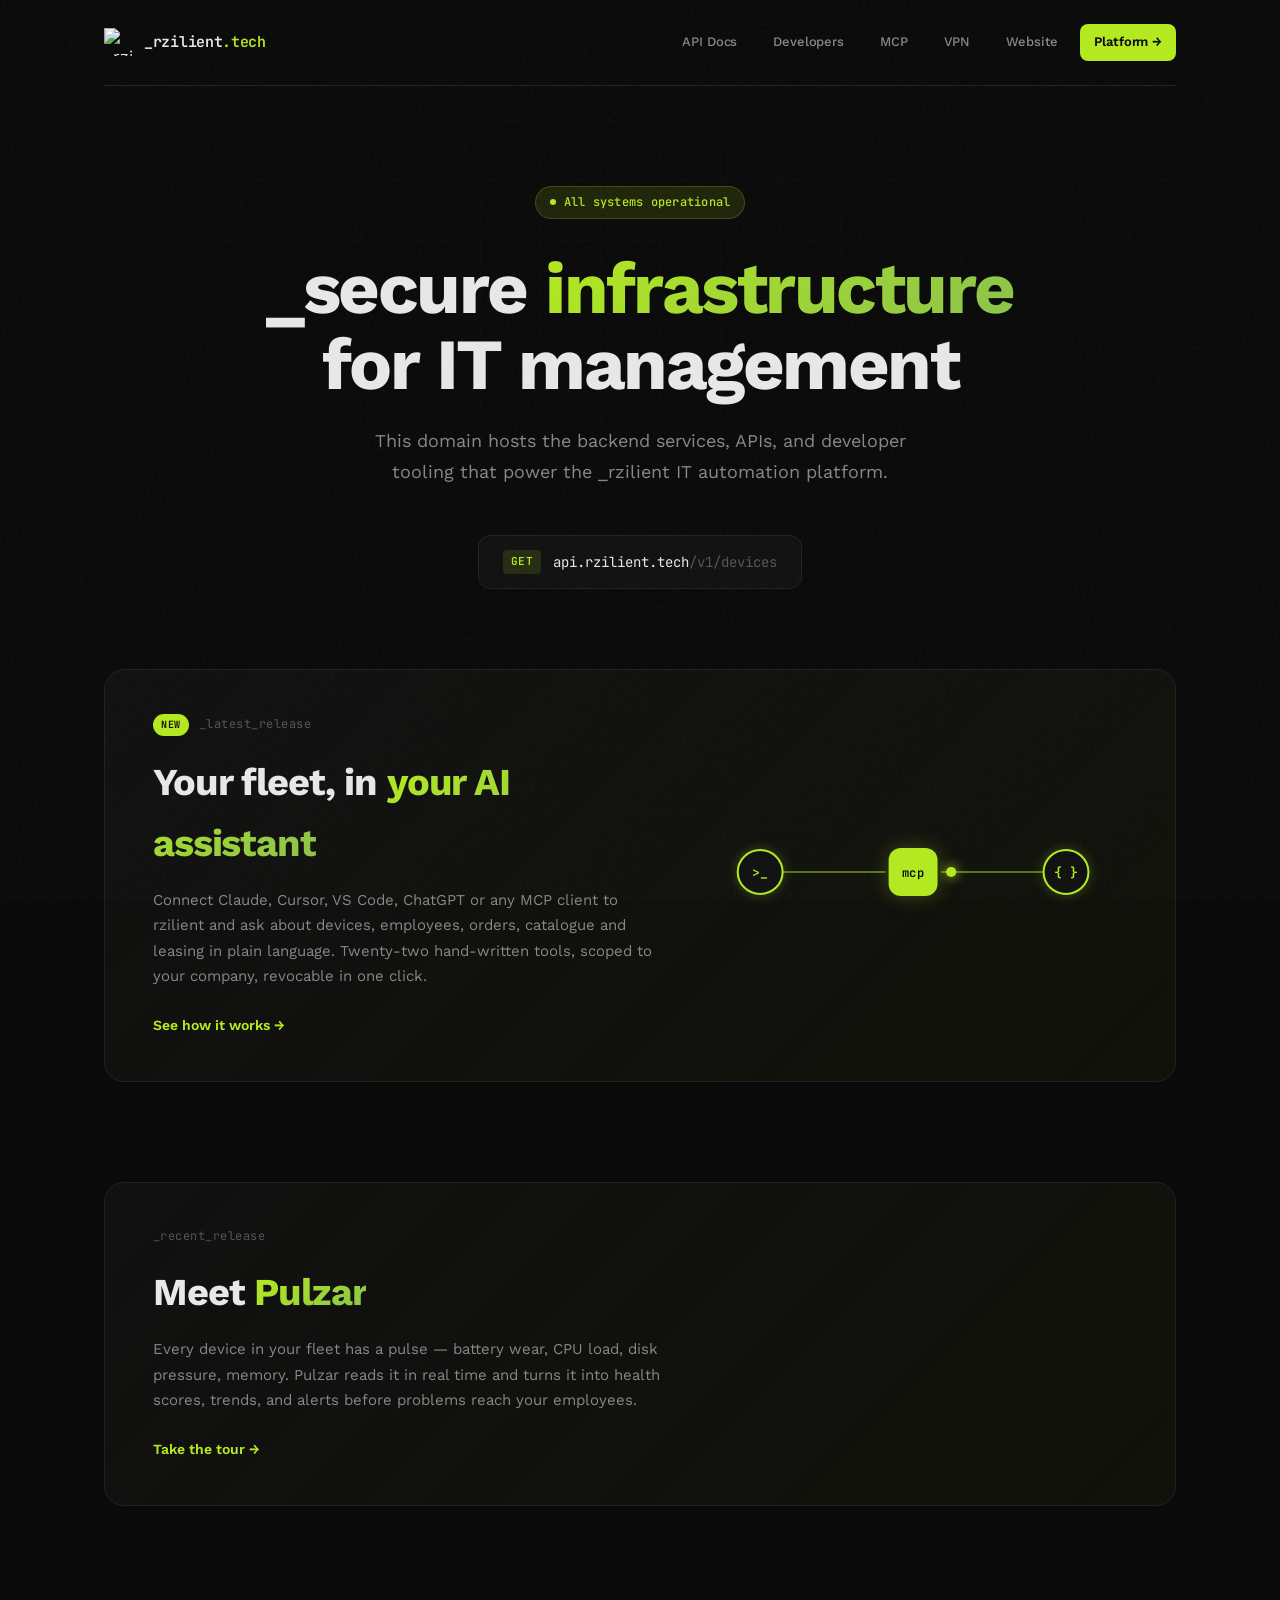
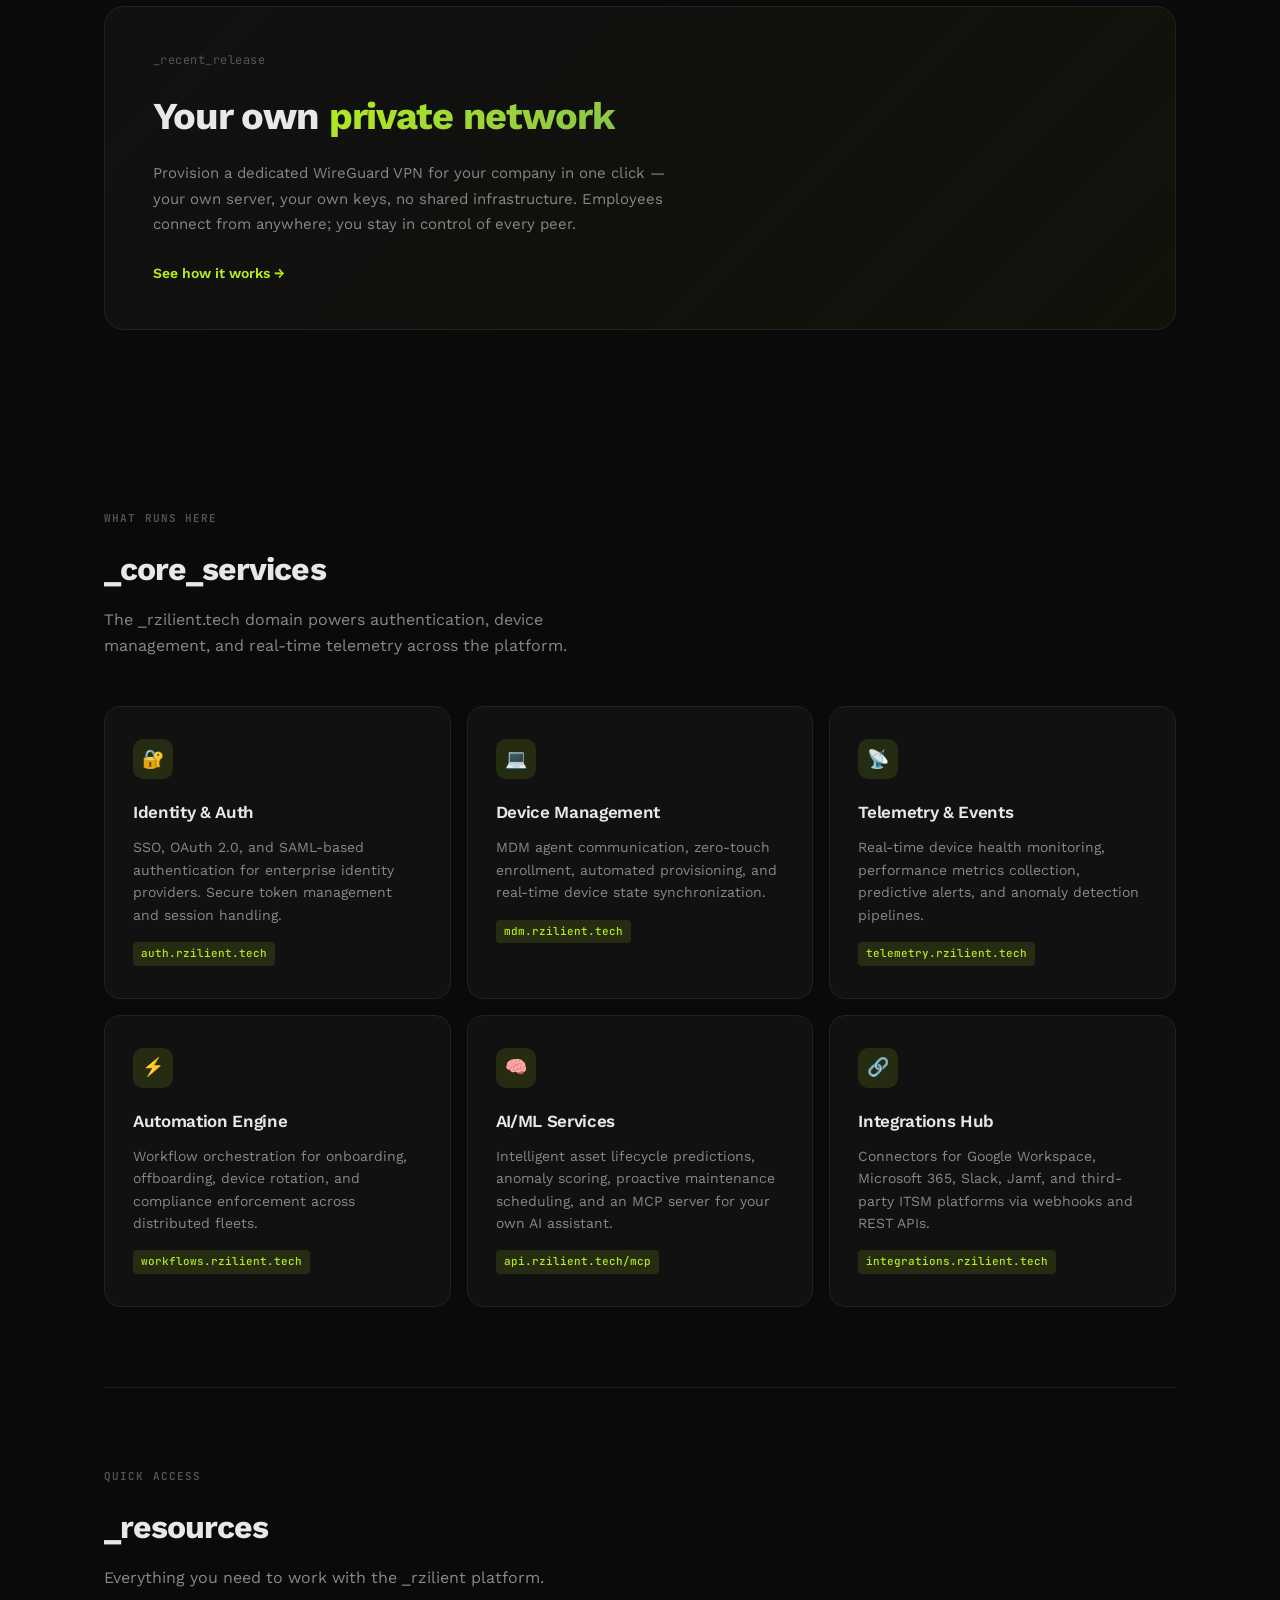
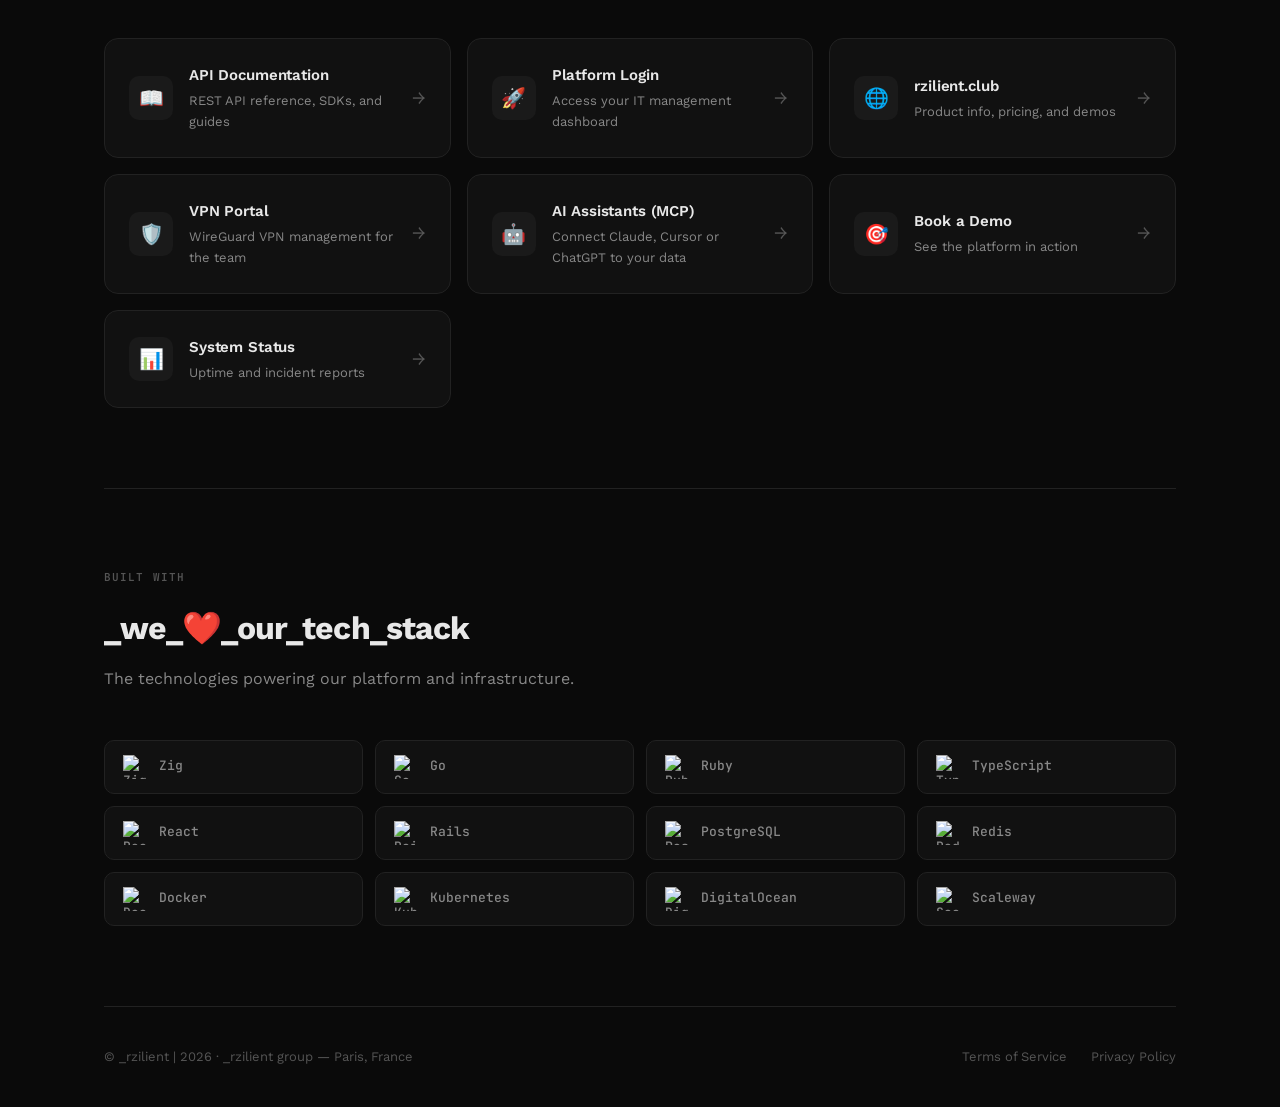
==== commit a7cc287f: "Document the ten new MCP tools on the MCP page The server advertises 22 tools now, not 12. The page " ====
--- a/index.html
+++ b/index.html
@@ -60,8 +60,9 @@
         <h2>Your fleet, in <span class="accent">your AI assistant</span></h2>
         <p class="spotlight-desc">
           Connect Claude, Cursor, VS Code, ChatGPT or any MCP client to rzilient
-          and ask about devices, employees and orders in plain language. Twelve
-          hand-written tools, scoped to your company, revocable in one click.
+          and ask about devices, employees, orders, catalogue and leasing in plain
+          language. Twenty-two hand-written tools, scoped to your company,
+          revocable in one click.
         </p>
         <span class="spotlight-cta">See how it works →</span>
       </div>
